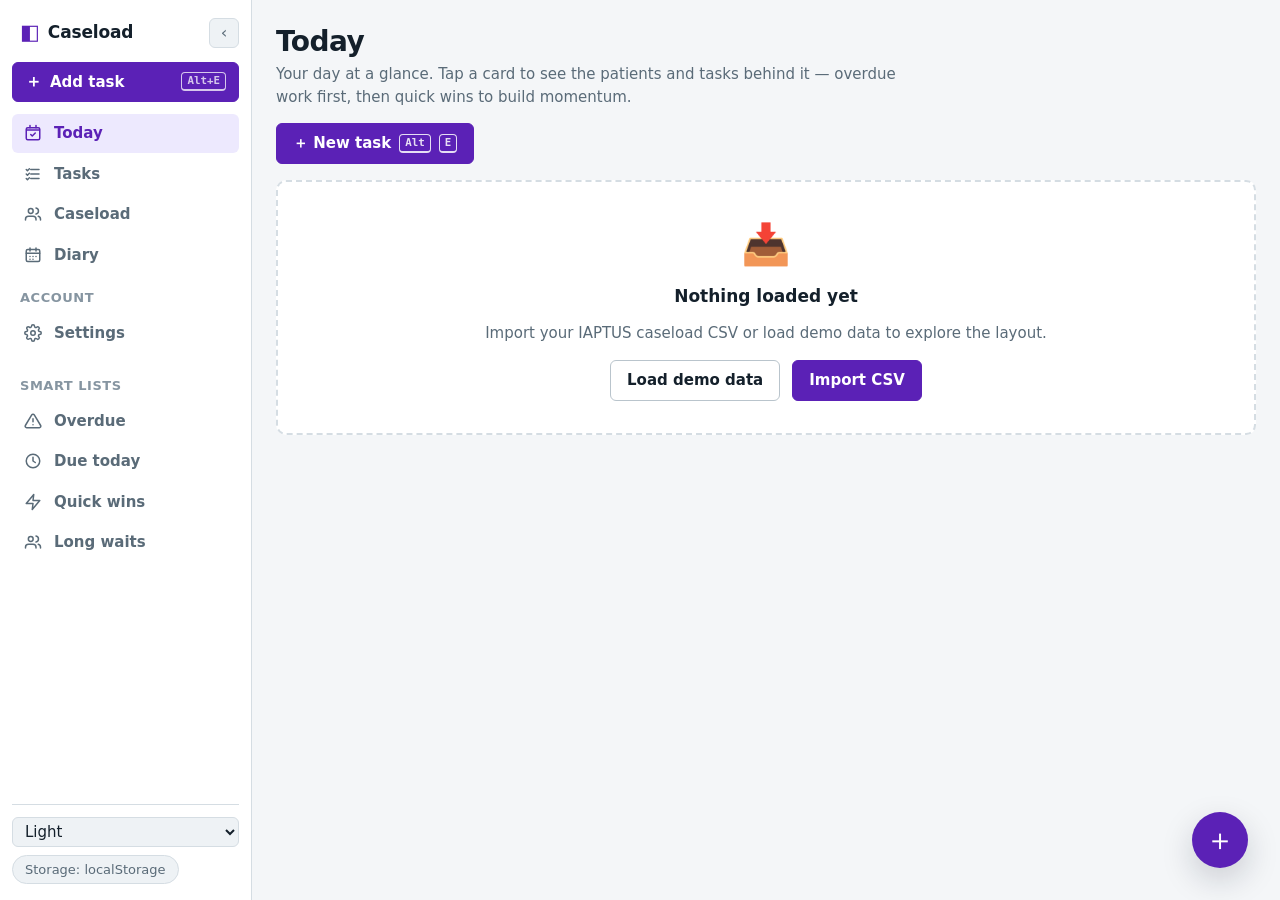
==== index.html @ b49cbd13 "Add files via upload Inital commits" ====
<!DOCTYPE html>
<html lang="en">
<head>
  <meta charset="UTF-8" />
  <meta name="viewport" content="width=device-width, initial-scale=1" />
  <title>Caseload Manager</title>
  <meta name="description" content="Offline, ADHD-friendly caseload, task and diary manager. Local data only." />
  <meta name="color-scheme" content="light dark" />
  <meta name="theme-color" content="#5b21b6" />

  <!-- PWA -->
  <link rel="manifest" href="manifest.webmanifest" />
  <link rel="icon" href="icon.svg" type="image/svg+xml" />
  <link rel="icon" href="icon-192.png" type="image/png" sizes="192x192" />
  <link rel="apple-touch-icon" href="apple-touch-icon.png" />
  <meta name="apple-mobile-web-app-capable" content="yes" />
  <meta name="apple-mobile-web-app-title" content="Caseload" />

  <link rel="stylesheet" href="styles.css" />
</head>
<body>
  <!-- Skip link for keyboard users -->
  <a class="skip-link" href="#view">Skip to main content</a>

  <div id="app" class="app">
    <!-- Sidebar primary navigation: routes, smart lists and global controls -->
    <aside class="sidebar" id="sidebar" aria-label="Primary navigation">
      <div class="sidebar__head">
        <a class="sidebar__brand" href="#/today" aria-label="Caseload home" title="Caseload">
          <span class="brand__mark" aria-hidden="true">◧</span>
          <span class="brand__name">Caseload</span>
        </a>
        <button class="sidebar__toggle" type="button" data-action="toggle-sidebar-collapse"
                aria-label="Collapse navigation" aria-expanded="true" aria-controls="sidebar"
                title="Collapse navigation">
          <span class="sidebar__toggle-icon" aria-hidden="true">‹</span>
        </button>
      </div>

      <button class="sidebar__add" data-action="new-task" title="Add task">
        <span class="sidebar__add-icon" aria-hidden="true">＋</span>
        <span>Add task</span>
        <kbd class="kbd">Alt+E</kbd>
      </button>

      <nav class="side-nav" id="nav" aria-label="Main views"></nav>

      <div id="side-lists"></div>

      <div class="sidebar__foot">
        <label class="side-field">
          <span class="visually-hidden">Theme</span>
          <select id="theme-select">
            <option value="light">Light</option>
            <option value="dark">Dark</option>
            <option value="contrast">High contrast</option>
          </select>
        </label>
        <div class="side-pills">
          <span class="pill" id="pwa-pill" title="This app keeps working offline once loaded" hidden>● Offline ready</span>
          <span class="pill" id="storage-pill" title="Where your data is stored">Storage: …</span>
        </div>
      </div>
    </aside>

    <div class="sidebar-backdrop" id="sidebar-backdrop" data-action="close-sidebar" hidden></div>

    <div class="content">
      <!-- Compact top bar: only shown on small screens where the sidebar is off-canvas -->
      <header class="topbar">
        <button class="topbar__menu" data-action="toggle-sidebar" aria-label="Toggle navigation"
                aria-expanded="false" aria-controls="sidebar">
          <span aria-hidden="true">☰</span>
        </button>
        <span class="topbar__title">Caseload Manager</span>
      </header>

      <!-- Router renders the active view here -->
      <main id="view" class="view" tabindex="-1"></main>
    </div>

    <!-- Floating quick-add task button (also Alt+E) -->
    <button class="fab" id="fab-new-task" data-action="new-task"
            aria-label="New task (Alt+E)" title="New task (Alt+E)">
      <span class="fab__icon" aria-hidden="true">＋</span>
    </button>

    <!-- Overlay roots -->
    <div id="modal-root" class="modal-root" hidden></div>
    <div id="toast-root" class="toast-root" role="status" aria-live="polite"></div>

    <!-- Patient details drawer -->
    <div id="drawer-root" class="drawer-root" aria-hidden="true">
      <div class="drawer-backdrop" data-action="close-drawer"></div>
      <aside class="drawer" role="dialog" aria-label="Patient details">
        <div id="drawer-content"></div>
      </aside>
    </div>
  </div>

  <!-- Hidden file input reused by import controls -->
  <input type="file" id="file-input" accept=".csv,.json,text/csv,application/json" hidden />

  <script src="app.js"></script>
</body>
</html>
---- styles.css ----
/* ==========================================================================
   Caseload Manager — styles.css
   ADHD-friendly: low clutter, high functional contrast, generous spacing.
   All theme values live in :root so contrast/tweaks stay centralised.
   ========================================================================== */

/* ---- Design tokens ------------------------------------------------ */
:root {
  /* Spacing scale (4px base) */
  --space-1: 4px;
  --space-2: 8px;
  --space-3: 12px;
  --space-4: 16px;
  --space-5: 24px;
  --space-6: 32px;

  /* Radii & elevation */
  --radius-sm: 6px;
  --radius: 10px;
  --radius-lg: 16px;
  --shadow-sm: 0 1px 2px rgba(15, 23, 42, 0.08);
  --shadow: 0 4px 14px rgba(15, 23, 42, 0.10);
  --shadow-lg: 0 12px 32px rgba(15, 23, 42, 0.18);

  /* Typography */
  --font: system-ui, -apple-system, "Segoe UI", Roboto, Helvetica, Arial, sans-serif;
  --font-mono: ui-monospace, SFMono-Regular, Menlo, Consolas, monospace;
  --fs-sm: 0.8125rem;
  --fs-base: 0.9375rem;
  --fs-lg: 1.0625rem;
  --fs-xl: 1.375rem;
  --fs-2xl: 1.75rem;

  /* Surfaces & text */
  --bg: #f4f6f8;
  --surface: #ffffff;
  --surface-2: #eef2f5;
  --surface-3: #e2e8ed;
  --border: #d5dde3;
  --border-strong: #b9c4cc;
  --text: #14202b;
  --text-muted: #5a6b78;
  --text-faint: #8695a1;

  /* Brand & semantic colours */
  --accent: #5b21b6;              /* Deep purple */
  --accent-hover: #4c1d95;
  --accent-contrast: #ffffff;
  --danger: #c0342b;
  --warning: #b4690e;
  --success: #2f7d32;
  --info: #2a5db0;

  /* Semantic tints (backgrounds for badges) */
  --danger-tint: #fdeceb;
  --warning-tint: #fdf3e2;
  --success-tint: #e9f5ea;
  --info-tint: #e9f0fb;
  --accent-tint: #ede9fe;

  --focus-ring: 3px solid #2f7dff;
  /* Checkmark drawn inside a checked square checkbox (colour per theme) */
  --checkbox-check: url("data:image/svg+xml,%3Csvg xmlns='http://www.w3.org/2000/svg' viewBox='0 0 16 16'%3E%3Cpath d='M3 8.5l3.2 3.2L13 4.8' fill='none' stroke='%23ffffff' stroke-width='2.6' stroke-linecap='round' stroke-linejoin='round'/%3E%3C/svg%3E");
}

[data-theme="dark"] {
  --bg: #0f151b;
  --surface: #182129;
  --surface-2: #1f2a34;
  --surface-3: #27333e;
  --border: #33424e;
  --border-strong: #45545f;
  --text: #eaf0f4;
  --text-muted: #9fb0bd;
  --text-faint: #71828f;

  --accent: #a78bfa;              /* Deep purple (dark) */
  --accent-hover: #c4b5fd;
  --accent-contrast: #1e1033;
  --danger: #f2796f;
  --warning: #e2a83e;
  --success: #6cc47a;
  --info: #79a8f0;

  --danger-tint: #3a201f;
  --warning-tint: #3a2f17;
  --success-tint: #1c3320;
  --info-tint: #1b2740;
  --accent-tint: #2e2349;

  --focus-ring: 3px solid #79a8f0;
  --checkbox-check: url("data:image/svg+xml,%3Csvg xmlns='http://www.w3.org/2000/svg' viewBox='0 0 16 16'%3E%3Cpath d='M3 8.5l3.2 3.2L13 4.8' fill='none' stroke='%231e1033' stroke-width='2.6' stroke-linecap='round' stroke-linejoin='round'/%3E%3C/svg%3E");
  --shadow-sm: 0 1px 2px rgba(0, 0, 0, 0.4);
  --shadow: 0 4px 14px rgba(0, 0, 0, 0.5);
  --shadow-lg: 0 12px 32px rgba(0, 0, 0, 0.6);
}

[data-theme="contrast"] {
  --bg: #000000;
  --surface: #000000;
  --surface-2: #101010;
  --surface-3: #1a1a1a;
  --border: #ffffff;
  --border-strong: #ffffff;
  --text: #ffffff;
  --text-muted: #e6e6e6;
  --text-faint: #c8c8c8;

  --accent: #ffe600;
  --accent-hover: #fff45c;
  --accent-contrast: #000000;
  --danger: #ff6b6b;
  --warning: #ffd93d;
  --success: #66ff8a;
  --info: #7fc4ff;

  --danger-tint: #2a0000;
  --warning-tint: #2a2000;
  --success-tint: #002a0e;
  --info-tint: #001a33;
  --accent-tint: #1f1c00;

  --focus-ring: 3px solid #ffe600;
  --checkbox-check: url("data:image/svg+xml,%3Csvg xmlns='http://www.w3.org/2000/svg' viewBox='0 0 16 16'%3E%3Cpath d='M3 8.5l3.2 3.2L13 4.8' fill='none' stroke='%23000000' stroke-width='2.6' stroke-linecap='round' stroke-linejoin='round'/%3E%3C/svg%3E");
  --shadow-sm: none;
  --shadow: none;
  --shadow-lg: none;
}

/* ---- Reset / base ------------------------------------------------- */
*, *::before, *::after { box-sizing: border-box; }

html, body { height: 100%; }

body {
  margin: 0;
  background: var(--bg);
  color: var(--text);
  font-family: var(--font);
  font-size: var(--fs-base);
  line-height: 1.5;
  -webkit-font-smoothing: antialiased;
}

h1, h2, h3 { line-height: 1.25; margin: 0; }

a { color: var(--accent); }

button, input, select, textarea { font: inherit; color: inherit; }

input[readonly] { background: var(--surface-2); color: var(--text-muted); cursor: not-allowed; }

:focus-visible { outline: var(--focus-ring); outline-offset: 2px; }

.visually-hidden {
  position: absolute; width: 1px; height: 1px;
  padding: 0; margin: -1px; overflow: hidden;
  clip: rect(0 0 0 0); white-space: nowrap; border: 0;
}

.skip-link {
  position: absolute; left: var(--space-3); top: -48px;
  background: var(--accent); color: var(--accent-contrast);
  padding: var(--space-2) var(--space-4); border-radius: var(--radius-sm);
  z-index: 100; text-decoration: none; transition: top .15s ease;
}
.skip-link:focus { top: var(--space-3); }

/* ---- App shell ---------------------------------------------------- */
:root { --sidebar-w: 252px; }

.app {
  display: grid;
  grid-template-columns: var(--sidebar-w) minmax(0, 1fr);
  min-height: 100vh;
}

/* Sidebar (desktop) */
.sidebar {
  position: sticky; top: 0; align-self: start;
  height: 100vh; overflow-y: auto;
  display: flex; flex-direction: column; gap: var(--space-3);
  padding: var(--space-4) var(--space-3);
  background: var(--surface);
  border-right: 1px solid var(--border);
}

.sidebar__brand {
  display: flex; align-items: center; gap: var(--space-2);
  font-weight: 700; text-decoration: none; color: var(--text);
  padding: var(--space-1) var(--space-2);
}
.brand__mark { color: var(--accent); font-size: 1.4em; line-height: 1; }
.brand__name { font-size: var(--fs-lg); letter-spacing: -0.01em; }

.sidebar__head { display: flex; align-items: center; gap: var(--space-1); }
.sidebar__head .sidebar__brand { flex: 1; min-width: 0; }
.sidebar__toggle {
  flex: none; display: grid; place-items: center; width: 30px; height: 30px;
  appearance: none; cursor: pointer; font-size: 1.1em; line-height: 1;
  border: 1px solid var(--border); background: var(--surface-2); color: var(--text-muted);
  border-radius: var(--radius-sm);
}
.sidebar__toggle:hover { background: var(--surface-3); color: var(--text); }

.sidebar__add {
  display: flex; align-items: center; gap: var(--space-2);
  appearance: none; cursor: pointer;
  border: 1px solid var(--accent); background: var(--accent); color: var(--accent-contrast);
  border-radius: var(--radius-sm); padding: var(--space-2) var(--space-3);
  font-weight: 700; width: 100%; text-align: left;
}
.sidebar__add:hover { background: var(--accent-hover); border-color: var(--accent-hover); }
.sidebar__add-icon { font-size: 1.1em; line-height: 1; }
.sidebar__add .kbd { margin-left: auto; background: transparent; color: inherit; border-color: currentColor; opacity: .75; }

/* Sidebar nav + smart lists */
.side-nav, #side-lists { display: flex; flex-direction: column; gap: 2px; }
.side-group__title {
  font-size: var(--fs-sm); font-weight: 700; color: var(--text-faint);
  text-transform: uppercase; letter-spacing: 0.04em;
  padding: var(--space-3) var(--space-2) var(--space-1);
}
.side-link {
  display: flex; align-items: center; gap: var(--space-3);
  appearance: none; border: 0; background: transparent; color: var(--text-muted);
  font: inherit; font-weight: 600; text-align: left; cursor: pointer;
  padding: var(--space-2) var(--space-3); border-radius: var(--radius-sm);
  text-decoration: none; width: 100%;
}
.side-link:hover { background: var(--surface-2); color: var(--text); }
.side-link[aria-current="page"], .side-link--on { background: var(--accent-tint); color: var(--accent); }
.side-link__icon { flex: none; width: 18px; height: 18px; display: grid; place-items: center; }
.side-link__icon svg { width: 18px; height: 18px; display: block; }
.side-link__label { overflow: hidden; text-overflow: ellipsis; white-space: nowrap; }
.side-link__count {
  margin-left: auto; font-size: var(--fs-sm); font-weight: 700;
  color: var(--text-faint); background: var(--surface-2); border-radius: 999px;
  padding: 0 var(--space-2); min-width: 1.5em; text-align: center;
}
.side-link--on .side-link__count { background: var(--accent); color: var(--accent-contrast); }

.sidebar__foot {
  margin-top: auto; display: flex; flex-direction: column; gap: var(--space-2);
  padding-top: var(--space-3); border-top: 1px solid var(--border);
}
.side-field select {
  width: 100%; background: var(--surface-2); color: var(--text);
  border: 1px solid var(--border); border-radius: var(--radius-sm);
  padding: var(--space-1) var(--space-2);
}
.side-pills { display: flex; flex-wrap: wrap; gap: var(--space-1); }

.pill {
  font-size: var(--fs-sm); color: var(--text-muted);
  background: var(--surface-2); border: 1px solid var(--border);
  padding: var(--space-1) var(--space-3); border-radius: 999px;
  white-space: nowrap;
}

/* Offline-ready indicator + inline warnings (Phase 6) */
#pwa-pill { color: var(--success); }
.is-offline #pwa-pill { color: var(--warning); }
.hint--warning { color: var(--warning); font-weight: 600; }

/* Content column */
.content { display: flex; flex-direction: column; min-width: 0; }

.topbar {
  display: none; position: sticky; top: 0; z-index: 30;
  align-items: center; gap: var(--space-3);
  padding: var(--space-2) var(--space-4);
  background: var(--surface); border-bottom: 1px solid var(--border);
}
.topbar__menu {
  appearance: none; border: 1px solid var(--border); background: var(--surface-2);
  color: var(--text); border-radius: var(--radius-sm); cursor: pointer;
  width: 40px; height: 40px; font-size: 1.1rem; display: grid; place-items: center;
}
.topbar__title { font-weight: 700; }

/* ---- Main view ---------------------------------------------------- */
.view {
  flex: 1; width: 100%; max-width: 1200px;
  margin-inline: auto; padding: var(--space-5);
}
.view:focus { outline: none; }


.view__head { margin-bottom: var(--space-4); }
.view__title { font-size: var(--fs-2xl); letter-spacing: -0.02em; }
.view__subtitle { color: var(--text-muted); margin-top: var(--space-1); max-width: 65ch; }

/* ---- Cards / panels ---------------------------------------------- */
.panel {
  background: var(--surface); border: 1px solid var(--border);
  border-radius: var(--radius); padding: var(--space-4);
  box-shadow: var(--shadow-sm);
}
.panel + .panel { margin-top: var(--space-3); }
.panel__title { font-size: var(--fs-lg); margin-bottom: var(--space-2); }

.card-grid {
  display: grid; gap: var(--space-3);
  grid-template-columns: repeat(auto-fill, minmax(220px, 1fr));
}

.stat-grid {
  display: grid; grid-template-columns: repeat(auto-fit, minmax(64px, 1fr));
  gap: var(--space-2); margin-bottom: var(--space-3);
}
.stat {
  background: var(--surface); border: 1px solid var(--border);
  border-left: 4px solid var(--accent);
  border-radius: var(--radius); padding: var(--space-2);
  box-shadow: var(--shadow-sm);
  aspect-ratio: 1/1; display: flex; flex-direction: column;
  align-items: center; justify-content: center; text-align: center;
}
.stat--danger { border-left-color: var(--danger); }
.stat--warning { border-left-color: var(--warning); }
.stat--success { border-left-color: var(--success); }
.stat__value { font-size: var(--fs-lg); font-weight: 700; line-height: 1.1; }
.stat__label { color: var(--text-muted); font-size: var(--fs-sm); margin-top: var(--space-1); }

/* Compact, tappable stat pills (Today view) */
.stat-grid--compact {
  display: flex; flex-wrap: wrap; gap: var(--space-2);
  margin-bottom: var(--space-3);
}
.stat--compact {
  aspect-ratio: auto; flex-direction: row; align-items: center;
  gap: var(--space-2); padding: var(--space-1) var(--space-3);
  width: auto; min-width: 0;
  font: inherit; color: var(--text); text-align: left;
}
button.stat--compact { cursor: pointer; }
.stat--compact .stat__value { font-size: var(--fs-lg); }
.stat--compact .stat__label { margin-top: 0; }
.stat--compact:hover { border-color: var(--border-strong); }
.stat--on { box-shadow: 0 0 0 2px var(--accent); border-color: var(--accent); }

.panel__subhead {
  font-size: var(--fs-sm); font-weight: 700; color: var(--text-muted);
  text-transform: uppercase; letter-spacing: 0.04em;
  margin: var(--space-3) 0 var(--space-2);
}
.panel__subhead:first-child { margin-top: 0; }

/* ---- Buttons ------------------------------------------------------ */
.btn {
  appearance: none; cursor: pointer;
  border: 1px solid var(--border-strong); background: var(--surface);
  color: var(--text); padding: var(--space-2) var(--space-4);
  border-radius: var(--radius-sm); font-weight: 600;
  display: inline-flex; align-items: center; gap: var(--space-2);
  transition: background .12s ease, border-color .12s ease;
}
.btn:hover { background: var(--surface-2); }
.btn--primary {
  background: var(--accent); border-color: var(--accent);
  color: var(--accent-contrast);
}
.btn--primary:hover { background: var(--accent-hover); border-color: var(--accent-hover); }
.btn--danger { color: var(--danger); border-color: var(--danger); background: transparent; }
.btn--danger:hover { background: var(--danger-tint); }
.btn--ghost { border-color: transparent; background: transparent; color: var(--text-muted); }
.btn--ghost:hover { background: var(--surface-2); color: var(--text); }
.btn[disabled] { opacity: .5; cursor: not-allowed; }

.btn-row { display: flex; gap: var(--space-3); flex-wrap: wrap; align-items: center; }

/* Keyboard hint chip */
.kbd {
  font-family: var(--font-mono); font-size: 0.72em; font-weight: 600;
  border: 1px solid var(--border-strong); border-bottom-width: 2px;
  border-radius: 4px; padding: 0 5px; background: var(--surface-2);
  color: var(--text-muted); white-space: nowrap;
}
.btn--primary .kbd { background: transparent; color: inherit; border-color: currentColor; opacity: 0.85; }

/* Floating quick-add task button */
.fab {
  position: fixed; z-index: 30;
  right: clamp(var(--space-4), 4vw, var(--space-6));
  bottom: clamp(var(--space-4), 4vw, var(--space-6));
  width: 56px; height: 56px; border-radius: 50%;
  border: none; cursor: pointer;
  background: var(--accent); color: var(--accent-contrast);
  display: grid; place-items: center;
  box-shadow: var(--shadow-lg);
  transition: transform .12s ease, background .12s ease;
}
.fab:hover { background: var(--accent-hover); transform: translateY(-2px); }
.fab:active { transform: translateY(0); }
.fab__icon { font-size: 1.9rem; line-height: 1; }

/* ---- Empty states ------------------------------------------------- */
.empty {
  text-align: center; padding: var(--space-6) var(--space-4);
  border: 2px dashed var(--border); border-radius: var(--radius);
  background: var(--surface); color: var(--text-muted);
}
.empty__icon { font-size: 2.5rem; }
.empty__title { color: var(--text); font-size: var(--fs-lg); margin: var(--space-3) 0 var(--space-2); }
.empty .btn-row { justify-content: center; margin-top: var(--space-4); }

/* ---- Toasts ------------------------------------------------------- */
.toast-root {
  position: fixed; right: var(--space-5); bottom: calc(var(--space-5) + 72px);
  display: flex; flex-direction: column; gap: var(--space-2);
  z-index: 60; max-width: min(360px, 90vw);
}
.toast {
  background: var(--surface); border: 1px solid var(--border);
  border-left: 4px solid var(--accent);
  padding: var(--space-3) var(--space-4); border-radius: var(--radius-sm);
  box-shadow: var(--shadow-lg); animation: toast-in .18s ease;
}
.toast--error { border-left-color: var(--danger); }
.toast--success { border-left-color: var(--success); }
@keyframes toast-in { from { opacity: 0; transform: translateY(6px); } }

/* ---- Modal -------------------------------------------------------- */
/* IMPORTANT: `hidden` must win over `display: grid` or the empty modal
   backdrop would permanently block the whole page. */
.modal-root[hidden] { display: none !important; }
.modal-root {
  position: fixed; inset: 0; z-index: 50;
  display: grid; place-items: center; padding: var(--space-5);
  background: rgba(15, 23, 42, 0.5);
}
.modal {
  background: var(--surface); border: 1px solid var(--border);
  border-radius: var(--radius-lg); box-shadow: var(--shadow-lg);
  width: min(640px, 100%); max-height: 86vh; overflow: auto;
  padding: var(--space-5);
}
.modal__head { display: flex; justify-content: space-between; align-items: center; margin-bottom: var(--space-4); }
.modal__title { font-size: var(--fs-xl); }
.modal__hint { color: var(--text-muted); font-size: var(--fs-sm); margin: 0 0 var(--space-4); }

/* ---- Task list / rows -------------------------------------------- */
.task-list { list-style: none; margin: 0; padding: 0; display: flex; flex-direction: column; gap: var(--space-1); }

.task-row {
  display: flex; align-items: center; gap: var(--space-2);
  padding: var(--space-1) var(--space-3);
  border-radius: var(--radius-sm); border: 1px solid transparent;
}
.task-row:hover { background: var(--surface-2); }
.task-row--overdue {
  background: var(--danger-tint);
  border-color: var(--danger);
}
.task-row--overdue .task-row__meta { color: var(--danger); font-weight: 600; }

.task-row__check {
  flex: none; width: 21px; height: 21px; border-radius: 3px;
  border: 2px solid var(--border-strong); background: transparent;
  color: var(--text-muted); cursor: pointer; font-size: 0.78rem;
  line-height: 1; display: grid; place-items: center;
}
.task-row__check:hover { border-color: var(--accent); color: var(--accent); }

/* Patient name always sits above the task title */
.task-row__patient {
  font-size: var(--fs-sm); font-weight: 700; color: var(--text);
  overflow: hidden; text-overflow: ellipsis; white-space: nowrap;
}
.task-row__title { font-weight: 600; }
.task-row__meta { margin-left: auto; color: var(--text-muted); font-size: var(--fs-sm); white-space: nowrap; }

/* Colour tag swatch used for patients */
.tag {
  flex: none; width: 12px; height: 12px; border-radius: 50%;
  background: var(--tag, var(--accent));
  box-shadow: 0 0 0 2px var(--surface);
}

/* ---- Data table --------------------------------------------------- */
.data-table { width: 100%; border-collapse: collapse; font-size: var(--fs-base); }
.data-table th, .data-table td {
  text-align: left; padding: var(--space-2) var(--space-3);
  border-bottom: 1px solid var(--border);
}
.data-table th {
  color: var(--text-muted); font-size: var(--fs-sm);
  text-transform: uppercase; letter-spacing: 0.03em;
}
.data-table tbody tr:hover { background: var(--surface-2); }
.mono { font-family: var(--font-mono); font-size: var(--fs-sm); }

/* ---- CSV import modal -------------------------------------------- */
.dropzone {
  border: 2px dashed var(--border-strong); border-radius: var(--radius);
  background: var(--surface-2); text-align: center;
  padding: var(--space-5); cursor: pointer; transition: border-color .12s ease, background .12s ease;
}
.dropzone:hover, .dropzone--over { border-color: var(--accent); background: var(--success-tint); }
.dropzone__icon { font-size: 2.2rem; }
.dropzone h3 { margin-bottom: var(--space-2); }
.dropzone__hint { color: var(--text-muted); font-size: var(--fs-sm); margin: 0; }

.import-meta {
  margin-top: var(--space-4); padding: var(--space-2) var(--space-3);
  background: var(--surface-2); border-radius: var(--radius-sm);
  color: var(--text-muted); font-size: var(--fs-sm);
}

.mapping { display: flex; flex-direction: column; gap: var(--space-2); }
.mapping__row {
  display: flex; align-items: center; justify-content: space-between;
  gap: var(--space-4); padding: var(--space-2) 0;
  border-bottom: 1px dashed var(--border);
}
.mapping__row:last-child { border-bottom: none; }
.mapping__row span { font-weight: 600; }
.mapping__row select {
  min-width: 55%; background: var(--surface-2); color: var(--text);
  border: 1px solid var(--border); border-radius: var(--radius-sm);
  padding: var(--space-1) var(--space-2);
}

.table-scroll { overflow-x: auto; max-height: 240px; overflow-y: auto; }
.table-scroll .data-table th, .table-scroll .data-table td { white-space: nowrap; }

/* ---- Tasks spreadsheet -------------------------------------------- */
.table-wrap { overflow-x: auto; }
.task-table { min-width: 760px; }
.task-table .col-check { width: 2.2rem; text-align: center; }
.task-table th, .task-table td { white-space: nowrap; }
.task-table .col-task { min-width: 260px; white-space: normal; }
.task-table .col-actions { text-align: right; white-space: nowrap; }
.data-table th.num { text-align: right; }
.task-line__title { font-weight: 600; }
.task-line--overdue { background: var(--danger-tint); }
.task-line--overdue td { border-bottom-color: color-mix(in srgb, var(--danger) 35%, var(--border)); }
.task-line--overdue .col-due { font-weight: 700; }
.task-line__pin { font-size: .85em; }
.muted { color: var(--text-faint); }
.prio {
  display: inline-flex; align-items: center; gap: .4em; white-space: nowrap;
  text-transform: capitalize; font-size: var(--fs-sm); color: var(--text-muted);
}
.prio__dot { width: 8px; height: 8px; border-radius: 50%; background: currentColor; }
.prio--high { color: var(--danger); font-weight: 700; }
.prio--low { color: var(--text-faint); }
.group-name { font-weight: 700; color: var(--text); }
.group-sub { margin-left: var(--space-2); font-weight: 500; color: var(--text-faint); font-size: var(--fs-sm); }
.table-empty { text-align: center; color: var(--text-muted); padding: var(--space-5); }

/* ---- Caseload controls -------------------------------------------- */
.caseload-controls {
  display: flex; align-items: center; gap: var(--space-2); flex-wrap: wrap;
  margin: var(--space-3) 0;
}

.seg { display: inline-flex; border: 1px solid var(--border); border-radius: 999px; overflow: hidden; }
.seg__btn {
  appearance: none; border: 0; background: var(--surface); color: var(--text-muted);
  padding: var(--space-1) var(--space-4); font-weight: 600; cursor: pointer;
}
.seg__btn:hover { background: var(--surface-2); color: var(--text); }
.seg__btn--on { background: var(--accent); color: var(--accent-contrast); }

.pathway-tabs { display: flex; gap: var(--space-1); flex-wrap: wrap; overflow-x: auto; max-width: 100%; }
.path-tab {
  appearance: none; border: 1px solid transparent; background: var(--surface);
  color: var(--text-muted); padding: var(--space-1) var(--space-3);
  border-radius: 999px; font-weight: 600; cursor: pointer; white-space: nowrap;
}
.path-tab:hover { border-color: var(--border-strong); color: var(--text); }
.path-tab--on { background: var(--accent); color: var(--accent-contrast); }

.search {
  padding: var(--space-1) var(--space-3); border-radius: 999px;
  border: 1px solid var(--border); background: var(--surface); color: var(--text);
  min-width: 200px;
}
.search::placeholder { color: var(--text-faint); }

.group-label { display: inline-flex; align-items: center; gap: var(--space-2); color: var(--text-muted); font-size: var(--fs-sm); font-weight: 600; }
.group-label select {
  background: var(--surface); color: var(--text); border: 1px solid var(--border);
  border-radius: var(--radius-sm); padding: var(--space-1) var(--space-2);
}

/* ---- Sortable table ----------------------------------------------- */
.th-sort {
  appearance: none; border: 0; background: transparent; color: inherit;
  font: inherit; font-size: var(--fs-sm); font-weight: 700; cursor: pointer;
  text-transform: uppercase; letter-spacing: 0.03em; padding: 0; white-space: nowrap;
}
.th-sort:hover, .th-sort--on { color: var(--accent); }

.link-btn {
  appearance: none; border: 0; background: transparent; color: var(--accent);
  font: inherit; font-weight: 600; cursor: pointer; padding: 0; text-align: left;
}
.link-btn:hover { text-decoration: underline; }

.btn--icon {
  appearance: none; cursor: pointer; border: 0; background: transparent;
  color: var(--text-muted); font-size: 1.1rem; line-height: 1; padding: var(--space-1);
  border-radius: var(--radius-sm);
  display: inline-flex; align-items: center; justify-content: center;
}
.btn--icon:hover { background: var(--surface-3); color: var(--text); }
.btn--icon .icon { width: 16px; height: 16px; }

/* Generic inline SVG icon (Phase C) */
.icon { width: 16px; height: 16px; display: block; }

.wait-badge { font-weight: 700; }
.wait-badge--danger { color: var(--danger); }

/* Colour-coded rows: the patient's chosen colour fills the whole row */
.data-table tbody tr.caseload-row--tagged {
  background: var(--surface-2);
  background: color-mix(in srgb, var(--row-accent) 10%, var(--surface));
  box-shadow: inset 4px 0 0 var(--row-accent);
}
.data-table tbody tr.caseload-row--tagged:hover {
  background: color-mix(in srgb, var(--row-accent) 18%, var(--surface));
}
.caseload-row--tagged td { border-bottom-color: color-mix(in srgb, var(--row-accent) 40%, var(--border)); }

.group-row td { background: var(--surface-2); font-weight: 700; color: var(--text-muted); }
.group-count {
  display: inline-block; min-width: 1.5em; text-align: center;
  background: var(--accent); color: var(--accent-contrast);
  border-radius: 999px; font-size: var(--fs-sm); padding: 0 var(--space-2); margin-left: var(--space-2);
}

.row-actions { position: relative; text-align: right; white-space: nowrap; }

/* ---- Collapsible per-patient task list (Caseload) ----------------- */
.row-tasks { vertical-align: top; }
.caseload-row td { vertical-align: top; }
.ptasks { display: flex; flex-direction: column; gap: var(--space-1); }
.ptasks__toggle {
  display: inline-flex; align-items: center; gap: var(--space-2);
  appearance: none; border: 0; background: transparent; color: var(--text-muted);
  font: inherit; font-size: var(--fs-sm); font-weight: 700; cursor: pointer;
  padding: 2px var(--space-2); border-radius: var(--radius-sm); align-self: flex-start;
}
.ptasks__toggle:hover { color: var(--text); background: var(--surface-2); }
.ptasks__caret { font-size: 0.85em; min-width: 1ch; text-align: center; }
.ptasks__list { display: flex; flex-direction: column; gap: var(--space-1); min-width: 220px; }
.ptasks__list .task-list { gap: 2px; }
.ptasks__list .task-row { padding: var(--space-1) var(--space-2); }
.ptasks__list .task-row__check { width: 22px; height: 22px; }
.ptasks__add {
  appearance: none; border: 1px dashed var(--border-strong); background: transparent;
  color: var(--text-muted); font: inherit; font-size: var(--fs-sm); font-weight: 600;
  cursor: pointer; border-radius: var(--radius-sm); padding: var(--space-1) var(--space-2);
  align-self: flex-start;
}
.ptasks__add:hover { color: var(--accent); border-color: var(--accent); }
.patient-card .ptasks { margin-top: var(--space-1); }

/* Context menu */
.row-menu {
  position: absolute; right: 0; top: calc(100% + 4px); z-index: 40;
  min-width: 220px; background: var(--surface); border: 1px solid var(--border);
  border-radius: var(--radius); box-shadow: var(--shadow-lg); padding: var(--space-2);
}
.row-menu__label {
  font-size: var(--fs-sm); font-weight: 700; color: var(--text-faint);
  text-transform: uppercase; letter-spacing: 0.04em; padding: var(--space-2) var(--space-2) var(--space-1);
}
.row-menu__item {
  display: block; width: 100%; text-align: left;
  appearance: none; border: 0; background: transparent; color: var(--text);
  font: inherit; padding: var(--space-2); border-radius: var(--radius-sm); cursor: pointer;
}
.row-menu__item:hover { background: var(--surface-2); }
.row-menu__item--danger { color: var(--danger); }
.row-menu__item--danger:hover { background: var(--danger-tint); }

.swatches { display: flex; gap: var(--space-1); padding: 0 var(--space-2) var(--space-2); flex-wrap: wrap; align-items: center; }
.swatch {
  width: 22px; height: 22px; border-radius: 50%; border: 2px solid var(--surface);
  box-shadow: 0 0 0 1px var(--border-strong); cursor: pointer; padding: 0;
}
.swatch--on { box-shadow: 0 0 0 2px var(--accent), 0 0 0 1px var(--border-strong); }
.swatch--custom { display: grid; place-items: center; }
.swatch--custom input {
  width: 100%; height: 100%; border: 0; padding: 0; background: transparent; cursor: pointer;
}

/* ---- Patient cards ------------------------------------------------ */
.patient-grid { display: grid; gap: var(--space-3); grid-template-columns: repeat(auto-fill, minmax(240px, 1fr)); }

.patient-card {
  position: relative; background: var(--surface); border: 1px solid var(--border);
  border-radius: var(--radius); padding: var(--space-4); box-shadow: var(--shadow-sm);
  display: flex; flex-direction: column; gap: var(--space-2);
}
/* Colour-coded card: the chosen colour tints the whole card */
.patient-card--tagged {
  background: var(--surface);
  background: color-mix(in srgb, var(--tag) 10%, var(--surface));
  border-left: 5px solid var(--tag);
}
.patient-card--breach { border-color: var(--danger); box-shadow: 0 0 0 2px var(--danger-tint) inset, var(--shadow); }
.patient-card--overdue { border-top: 4px solid var(--danger); }

.patient-card__top { display: flex; align-items: center; gap: var(--space-2); }
.patient-card__id { color: var(--text-faint); font-size: var(--fs-sm); margin-right: auto; overflow: hidden; text-overflow: ellipsis; }
.patient-card__name {
  appearance: none; border: 0; background: transparent; color: var(--text);
  font: inherit; font-size: var(--fs-lg); font-weight: 700; text-align: left; cursor: pointer; padding: 0;
}
.patient-card__name:hover { color: var(--accent); }

.patient-card__chips { display: flex; flex-wrap: wrap; gap: var(--space-1); }
.chip {
  font-size: var(--fs-sm); font-weight: 600; color: var(--text-muted);
  background: var(--surface-2); border: 1px solid var(--border);
  padding: 2px var(--space-2); border-radius: 999px;
}
.chip--danger { color: var(--danger); background: var(--danger-tint); border-color: var(--danger); }
.chip--accent { color: var(--accent-contrast); background: var(--accent); border-color: var(--accent); }

/* ---- Drawer ------------------------------------------------------- */
.drawer-root { position: fixed; inset: 0; z-index: 45; visibility: hidden; }
.drawer-root.open { visibility: visible; }
.drawer-backdrop { position: absolute; inset: 0; background: rgba(15, 23, 42, 0.4); }
.drawer {
  position: absolute; top: 0; right: 0; height: 100%;
  width: min(440px, 94vw); background: var(--surface);
  border-left: 1px solid var(--border); box-shadow: var(--shadow-lg);
  overflow-y: auto; transform: translateX(102%); transition: transform .18s ease;
}
.drawer-root.open .drawer { transform: none; }

.drawer__head { padding: var(--space-5) var(--space-5) var(--space-4); background: var(--surface-2); border-bottom: 1px solid var(--border); }
.drawer__head--tagged {
  background: var(--surface-2);
  background: color-mix(in srgb, var(--tag) 10%, var(--surface-2));
  border-left: 5px solid var(--tag);
}
.drawer__head-row { display: flex; align-items: center; gap: var(--space-3); }
.drawer__title { font-size: var(--fs-xl); margin-right: auto; }
.drawer__section { padding: var(--space-4) var(--space-5); border-bottom: 1px solid var(--border); }
.drawer__section-head { display: flex; align-items: center; justify-content: space-between; gap: var(--space-3); margin-bottom: var(--space-3); }
.drawer__section-head .panel__title { margin-bottom: 0; }

.notes-input {
  width: 100%; resize: vertical; background: var(--surface); color: var(--text);
  border: 1px solid var(--border); border-radius: var(--radius-sm); padding: var(--space-2) var(--space-3);
}

.task-row--done .task-row__title { opacity: 0.55; }
.task-row__title--strike { text-decoration: line-through; }

/* ---- Quick task form ---------------------------------------------- */
.task-form { display: flex; flex-direction: column; gap: var(--space-4); }
.task-form label { display: flex; flex-direction: column; gap: var(--space-1); font-weight: 600; }
.task-form input, .task-form select {
  background: var(--surface); color: var(--text); border: 1px solid var(--border);
  border-radius: var(--radius-sm); padding: var(--space-2) var(--space-3); font-weight: 400;
}
.task-form__grid { display: grid; grid-template-columns: repeat(auto-fit, minmax(150px, 1fr)); gap: var(--space-3); }

/* ---- Settings rows ------------------------------------------------ */
.field-row {
  display: flex; justify-content: space-between; align-items: center;
  gap: var(--space-4); padding: var(--space-3) 0;
  border-bottom: 1px solid var(--border);
}
.field-row:last-child { border-bottom: none; }
.field-row__label { font-weight: 600; }
.field-row__hint { color: var(--text-muted); font-size: var(--fs-sm); }

/* ---- Phase 4: tasks, scoring & Today ----------------------------- */
/* Rich task item: main column + score chip + action buttons */
.task-row__main { flex: 1; min-width: 0; display: flex; flex-direction: column; gap: 1px; }
.task-row__main .task-row__meta { margin-left: 0; white-space: normal; }
/* Compact top line: patient on the left, supporting details pushed right. */
.task-row__top { display: flex; align-items: baseline; gap: var(--space-2); min-width: 0; }
.task-row__top .task-row__patient { flex: none; }
.task-row__top .task-row__meta { margin-left: auto; white-space: nowrap; overflow: hidden; text-overflow: ellipsis; }
.task-row__patient, .task-row__title, .task-row__meta { line-height: 1.25; }
.task-row__score {
  flex: none; font-weight: 700; font-size: var(--fs-sm);
  background: var(--surface-3); color: var(--text);
  border-radius: 999px; padding: 2px var(--space-2);
  min-width: 2.4em; text-align: center; font-variant-numeric: tabular-nums;
}
.task-row__actions { flex: none; display: flex; gap: var(--space-1); }
.due-overdue { color: var(--danger); font-weight: 700; }

/* Toned section panels */
.panel--danger  { border-left: 4px solid var(--danger); }
.panel--warning { border-left: 4px solid var(--warning); }
.panel--success { border-left: 4px solid var(--success); }
.panel--accent  { border-left: 4px solid var(--accent); }

/* Today's-plan time budget bar */
.plan-bar {
  height: 10px; border-radius: 999px; background: var(--surface-3);
  overflow: hidden; margin-bottom: var(--space-2);
}
.plan-bar__fill {
  height: 100%; background: var(--accent); border-radius: 999px;
  transition: width .2s ease;
}

/* Priority column in the caseload table */
.data-table td.num { text-align: right; font-variant-numeric: tabular-nums; }

/* Settings: scoring weights and numeric inputs */
.weight-field { display: flex; flex-direction: column; gap: var(--space-1); font-weight: 600; font-size: var(--fs-sm); }
.weight-field input,
.input--num,
.field-row input[type="time"] {
  background: var(--surface); color: var(--text); border: 1px solid var(--border);
  border-radius: var(--radius-sm); padding: var(--space-2) var(--space-3); font-weight: 400;
}
.input--num { max-width: 6.5rem; }

/* "Add to today's plan" checkbox row inside the task form */
.task-form__check { flex-direction: row !important; align-items: center; gap: var(--space-2); }
.task-form__check input { width: auto; }

/* Square checkboxes everywhere — no rounded corners, single look across themes.
   Uses appearance:none so plain inputs match the square task-row check control. */
input[type="checkbox"] {
  appearance: none; -webkit-appearance: none;
  box-sizing: border-box; flex: none;
  width: 1rem; height: 1rem; margin: 0; padding: 0;
  border: 2px solid var(--border-strong); border-radius: 3px;
  background-color: var(--surface); cursor: pointer;
}
input[type="checkbox"]:hover { border-color: var(--accent); }
input[type="checkbox"]:checked {
  background-color: var(--accent); border-color: var(--accent);
  background-image: var(--checkbox-check);
  background-repeat: no-repeat; background-position: center; background-size: 78%;
}
input[type="checkbox"]:disabled { opacity: 0.5; cursor: not-allowed; }

/* Completion confetti burst */
.confetti { position: fixed; inset: 0; pointer-events: none; z-index: 60; overflow: hidden; }
.confetti span {
  position: absolute; top: -1.8rem; font-size: 1.5rem;
  animation: confetti-fall 1.3s ease-in forwards;
}
@keyframes confetti-fall {
  to { transform: translateY(106vh) rotate(220deg); opacity: 0; }
}

/* ---- Phase 5: diary timeline & hours ----------------------------- */
.diary-toolbar { display: flex; align-items: center; gap: var(--space-2); flex-wrap: wrap; margin-bottom: var(--space-4); }
.diary-toolbar .spacer { flex: 1; }
.diary-date {
  background: var(--surface); color: var(--text); border: 1px solid var(--border);
  border-radius: var(--radius-sm); padding: var(--space-2) var(--space-3); font: inherit; font-weight: 600;
}

.hours-bar { display: flex; height: 12px; border-radius: 999px; overflow: hidden; background: var(--surface-3); margin-bottom: var(--space-4); }
.hours-bar__seg { height: 100%; }
.hours-bar__seg--clinical { background: var(--accent); }
.hours-bar__seg--admin { background: var(--warning); }
.hours-bar__seg--non-clinical { background: var(--success); }

.diary-layout { display: grid; grid-template-columns: minmax(0, 1fr) 280px; gap: var(--space-4); align-items: start; }
.diary-side { display: flex; flex-direction: column; gap: var(--space-4); }
.stat-list { list-style: none; margin: var(--space-3) 0 0; padding: 0; display: flex; flex-direction: column; gap: var(--space-2); }
.stat-list__row { display: flex; justify-content: space-between; align-items: center; gap: var(--space-2); }
.stat-list__label { display: inline-flex; align-items: center; }
.stat-list__value { font-variant-numeric: tabular-nums; }
.stat-list__row--total { border-top: 1px solid var(--border); padding-top: var(--space-2); }

.diary-grid { display: grid; grid-template-columns: 56px 1fr; }
.diary-hours { position: relative; }
.diary-hour {
  position: absolute; right: var(--space-2); transform: translateY(-50%);
  font-size: var(--fs-sm); color: var(--text-muted); white-space: nowrap;
}
.diary-track { position: relative; border-left: 1px solid var(--border); }
.diary-slot {
  position: absolute; left: 0; right: 0; height: 24px;
  border: 0; border-bottom: 1px solid var(--border); background: transparent;
  padding: 0; cursor: pointer;
}
.diary-slot:hover { background: var(--surface-2); }
.diary-slot--active { background: var(--accent-tint); }

.diary-event {
  position: absolute; left: var(--space-2); right: var(--space-1); z-index: 2;
  display: flex; flex-direction: column; justify-content: center; gap: 1px;
  text-align: left; font: inherit; cursor: pointer; overflow: hidden;
  border: 1px solid var(--border-strong); border-left: 4px solid var(--accent);
  border-radius: var(--radius-sm); padding: var(--space-1) var(--space-2);
  background: var(--accent-tint); color: var(--text);
}
.diary-event--admin { border-left-color: var(--warning); background: var(--warning-tint); }
.diary-event--non-clinical { border-left-color: var(--success); background: var(--success-tint); }
.diary-event__title { font-weight: 600; font-size: var(--fs-sm); }
.diary-event__meta { font-size: var(--fs-sm); color: var(--text-muted); }
.diary-event__repeat { font-size: .8em; line-height: 1; opacity: .8; }

/* ---- Recurrence controls (event modal) ---------------------------- */
[hidden] { display: none !important; }
.event-repeat { display: flex; flex-direction: column; gap: var(--space-3); }
.interval-input { display: inline-flex; align-items: center; gap: var(--space-2); }
.weekday-picker {
  display: flex; flex-wrap: wrap; gap: var(--space-3); margin: 0;
  border: 1px solid var(--border); border-radius: var(--radius-sm);
  padding: var(--space-2) var(--space-3);
}
.weekday-picker legend { font-size: var(--fs-sm); font-weight: 600; color: var(--text-muted); padding: 0 var(--space-1); }
.task-form .weekday { display: inline-flex; flex-direction: row; align-items: center; gap: var(--space-1); font-size: var(--fs-sm); font-weight: 600; }
.weekday input { width: auto; }

.week-list { display: flex; flex-direction: column; gap: var(--space-2); margin-top: var(--space-3); }
.week-list__row { display: flex; justify-content: space-between; align-items: center; }
.hours-dot { display: inline-block; width: .7em; height: .7em; border-radius: 50%; margin-right: var(--space-2); vertical-align: middle; }
.hours-dot--clinical { background: var(--accent); }
.hours-dot--admin { background: var(--warning); }
.hours-dot--non-clinical { background: var(--success); }

/* Diary — week view (Mon–Fri) */
.diary-scroll { overflow-x: auto; }
.diary-week {
  border: 1px solid var(--border); border-radius: var(--radius);
  overflow: hidden; min-width: 620px;
}
.diary-week__head {
  display: grid; grid-template-columns: 56px repeat(5, minmax(0, 1fr));
  background: var(--surface-2); border-bottom: 1px solid var(--border);
}
.diary-week__day {
  display: flex; flex-direction: column; align-items: center; gap: 1px;
  padding: var(--space-2) var(--space-1); border-left: 1px solid var(--border);
}
.diary-week__dow { font-size: .7rem; letter-spacing: .04em; text-transform: uppercase; color: var(--text-muted); }
.diary-week__num { font-weight: 700; }
.diary-week__tot { font-size: var(--fs-sm); color: var(--text-muted); min-height: 1em; }
.diary-week__day--today { background: var(--accent-tint); }
.diary-week__body { display: grid; grid-template-columns: 56px repeat(5, minmax(0, 1fr)); }
.diary-week .diary-event { left: 2px; right: 2px; padding: 2px var(--space-1); }

/* Diary — month view */
.diary-month {
  border: 1px solid var(--border); border-radius: var(--radius);
  overflow: hidden; min-width: 560px;
}
.diary-month__head {
  display: grid; grid-template-columns: repeat(7, minmax(0, 1fr));
  background: var(--surface-2); border-bottom: 1px solid var(--border);
}
.diary-calhead {
  padding: var(--space-2); text-align: center;
  font-size: var(--fs-sm); font-weight: 600; color: var(--text-muted);
  border-left: 1px solid var(--border);
}
.diary-calhead:first-child { border-left: 0; }
.diary-month__grid {
  display: grid; grid-template-columns: repeat(7, minmax(0, 1fr));
  gap: 1px; background: var(--border);
}
.diary-cal {
  display: flex; flex-direction: column; gap: 3px; min-height: 84px;
  padding: var(--space-2); border: 0; background: var(--surface); color: var(--text);
  font: inherit; text-align: left; cursor: pointer;
}
.diary-cal:hover { background: var(--surface-2); }
.diary-cal--weekend { background: var(--surface-2); }
.diary-cal--muted { color: var(--text-muted); opacity: .55; cursor: default; }
.diary-cal--today { box-shadow: inset 0 0 0 2px var(--accent); }
.diary-cal__num { font-weight: 700; font-size: var(--fs-sm); }
.diary-cal__hours { font-size: var(--fs-sm); color: var(--text-muted); }
.diary-cal__bar { display: flex; height: 4px; border-radius: 999px; overflow: hidden; background: var(--surface-3); margin-top: auto; }

@media (max-width: 900px) {
  .diary-layout { grid-template-columns: 1fr; }
}

/* ---- Inline quick-add (Phase D) ----------------------------------- */
.quick-add {
  display: flex; align-items: center; gap: var(--space-2);
  background: var(--surface); border: 1px solid var(--border);
  border-radius: var(--radius); padding: var(--space-1) var(--space-2);
  margin-bottom: var(--space-3); box-shadow: var(--shadow-sm);
}
.quick-add:focus-within { border-color: var(--accent); box-shadow: 0 0 0 3px var(--accent-tint); }
.quick-add__icon { color: var(--text-faint); display: grid; place-items: center; padding-left: var(--space-1); }
.quick-add__input {
  flex: 1; border: 0; background: transparent; padding: var(--space-2);
  font-size: var(--fs-base); color: var(--text); min-width: 0;
}
.quick-add__input:focus { outline: none; }
.quick-add .btn { flex: none; }

/* ---- Command palette (Phase D) ------------------------------------ */
.palette-root { position: fixed; inset: 0; z-index: 80; }
.palette__backdrop { position: absolute; inset: 0; background: rgba(15, 23, 42, 0.45); }
.palette {
  position: relative; width: min(560px, calc(100vw - 32px));
  margin: 12vh auto 0; background: var(--surface);
  border: 1px solid var(--border); border-radius: var(--radius-lg);
  box-shadow: var(--shadow-lg); overflow: hidden;
}
.palette__input {
  width: 100%; border: 0; border-bottom: 1px solid var(--border);
  background: transparent; padding: var(--space-4);
  font-size: var(--fs-lg); color: var(--text);
}
.palette__input:focus { outline: none; }
.palette__list { list-style: none; margin: 0; padding: var(--space-1); max-height: 52vh; overflow-y: auto; }
.palette__item {
  display: flex; align-items: center; gap: var(--space-3);
  padding: var(--space-2) var(--space-3); border-radius: var(--radius-sm);
  cursor: pointer; color: var(--text);
}
.palette__item--active, .palette__item:hover { background: var(--accent-tint); }
.palette__icon { color: var(--text-faint); display: grid; place-items: center; }
.palette__label { font-weight: 600; }
.palette__sub { margin-left: auto; color: var(--text-faint); font-size: var(--fs-sm); }
.palette__empty { padding: var(--space-3); color: var(--text-muted); }
.palette__hint {
  padding: var(--space-2) var(--space-3); border-top: 1px solid var(--border);
  color: var(--text-faint); font-size: var(--fs-sm);
}

/* ---- Responsive --------------------------------------------------- */
/* Below this width the sidebar becomes an off-canvas drawer. */
@media (max-width: 860px) {
  .app { grid-template-columns: minmax(0, 1fr); }
  .sidebar {
    position: fixed; top: 0; left: 0; z-index: 44;
    width: min(300px, 84vw); height: 100dvh;
    transform: translateX(-100%); transition: transform .18s ease;
    box-shadow: var(--shadow-lg);
  }
  .sidebar--open { transform: none; }
  .sidebar-backdrop:not([hidden]) {
    position: fixed; inset: 0; z-index: 43;
    background: rgba(15, 23, 42, 0.5);
  }
  .topbar { display: flex; }
  .view { padding: var(--space-4); }
  .sidebar__toggle { display: none; }   /* off-canvas on small screens — no rail */
}

/* Desktop: collapsible sidebar → icon rail */
@media (min-width: 901px) {
  .app { transition: grid-template-columns .18s ease; }
  .app.sidebar--collapsed { --sidebar-w: 66px; }
  .app.sidebar--collapsed .sidebar { padding-left: var(--space-2); padding-right: var(--space-2); }
  .app.sidebar--collapsed .brand__name,
  .app.sidebar--collapsed .side-link__label,
  .app.sidebar--collapsed .side-group__title,
  .app.sidebar--collapsed .sidebar__add > span:not(.sidebar__add-icon),
  .app.sidebar--collapsed .sidebar__add .kbd,
  .app.sidebar--collapsed .sidebar__foot { display: none; }
  .app.sidebar--collapsed .sidebar__head { flex-direction: column; gap: var(--space-2); }
  .app.sidebar--collapsed .sidebar__brand { justify-content: center; padding-left: 0; padding-right: 0; }
  .app.sidebar--collapsed .sidebar__add { justify-content: center; padding-left: var(--space-2); padding-right: var(--space-2); }
  .app.sidebar--collapsed .side-link { justify-content: center; padding-left: var(--space-2); padding-right: var(--space-2); }
  .app.sidebar--collapsed .side-link__count { display: none; }
}

@media (prefers-reduced-motion: reduce) {
  * { animation: none !important; transition: none !important; }
}
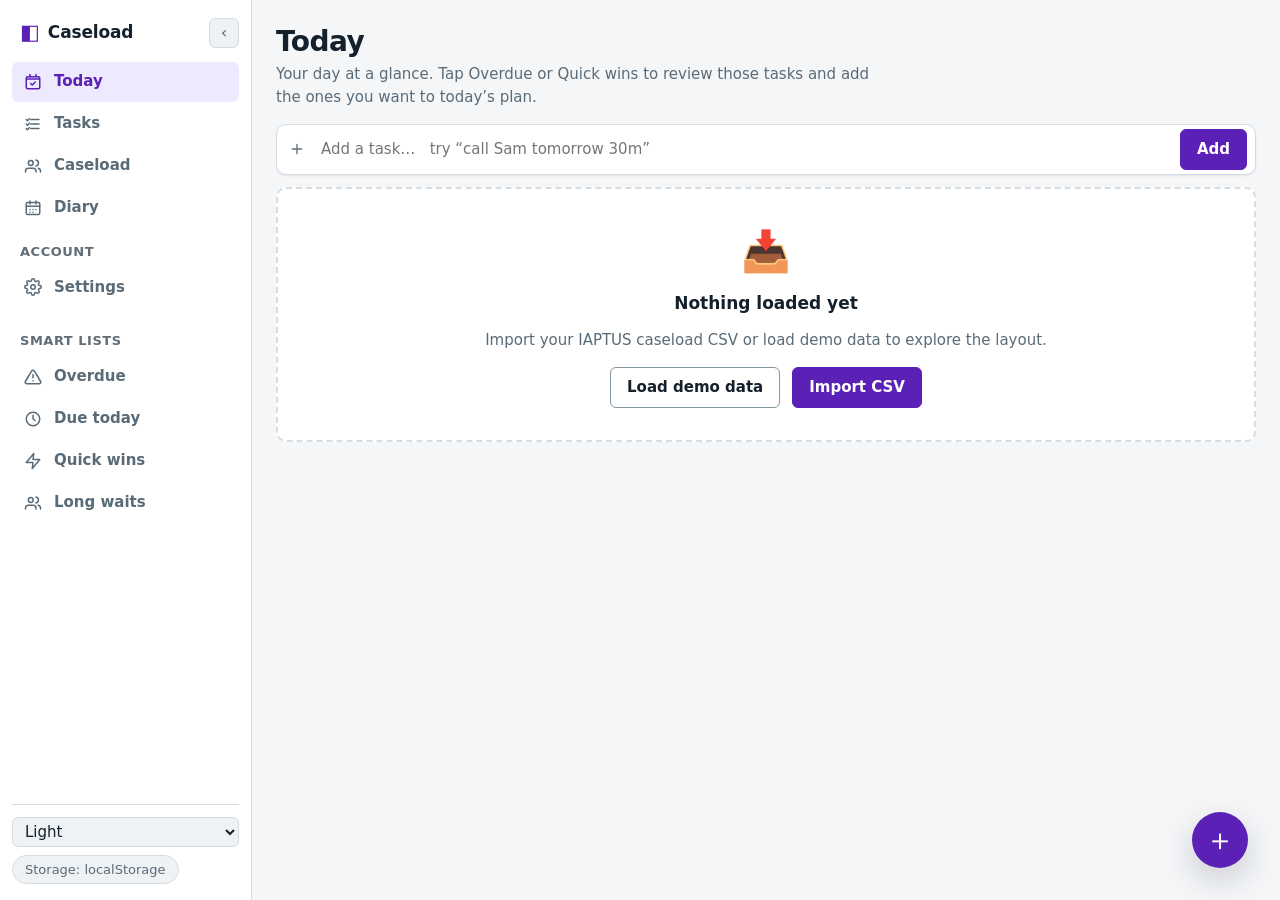
==== commit 72c0ac35: "v2 Initial refinements" ====
--- a/index.html
+++ b/index.html
@@ -5,6 +5,8 @@
   <meta name="viewport" content="width=device-width, initial-scale=1" />
   <title>Caseload Manager</title>
   <meta name="description" content="Offline, ADHD-friendly caseload, task and diary manager. Local data only." />
+  <!-- Keeps this personal tool out of search engines (works on project pages too). Remove to allow indexing. -->
+  <meta name="robots" content="noindex" />
   <meta name="color-scheme" content="light dark" />
   <meta name="theme-color" content="#5b21b6" />
 
@@ -36,12 +38,6 @@
           <span class="sidebar__toggle-icon" aria-hidden="true">‹</span>
         </button>
       </div>
-
-      <button class="sidebar__add" data-action="new-task" title="Add task">
-        <span class="sidebar__add-icon" aria-hidden="true">＋</span>
-        <span>Add task</span>
-        <kbd class="kbd">Alt+E</kbd>
-      </button>
 
       <nav class="side-nav" id="nav" aria-label="Main views"></nav>
 
@@ -82,6 +78,7 @@
     <!-- Floating quick-add task button (also Alt+E) -->
     <button class="fab" id="fab-new-task" data-action="new-task"
             aria-label="New task (Alt+E)" title="New task (Alt+E)">
+      <span class="fab__label" aria-hidden="true">New task</span>
       <span class="fab__icon" aria-hidden="true">＋</span>
     </button>
 
--- a/styles.css
+++ b/styles.css
@@ -37,17 +37,17 @@
   --surface-2: #eef2f5;
   --surface-3: #e2e8ed;
   --border: #d5dde3;
-  --border-strong: #b9c4cc;
+  --border-strong: #8496a2;   /* 3.06:1 on surface — meets WCAG 1.4.11 for control borders */
   --text: #14202b;
   --text-muted: #5a6b78;
-  --text-faint: #8695a1;
+  --text-faint: #616e78;      /* 4.65:1 on surface-2 — was 2.73:1 */
 
   /* Brand & semantic colours */
   --accent: #5b21b6;              /* Deep purple */
   --accent-hover: #4c1d95;
   --accent-contrast: #ffffff;
   --danger: #c0342b;
-  --warning: #b4690e;
+  --warning: #9c5a0c;             /* 4.92:1 on warning-tint text */
   --success: #2f7d32;
   --info: #2a5db0;
 
@@ -69,10 +69,10 @@
   --surface-2: #1f2a34;
   --surface-3: #27333e;
   --border: #33424e;
-  --border-strong: #45545f;
+  --border-strong: #5d6f7c;   /* 3.13:1 on surface */
   --text: #eaf0f4;
   --text-muted: #9fb0bd;
-  --text-faint: #71828f;
+  --text-faint: #8b9dab;      /* 5.22:1 on surface-2 — was 3.68:1 */
 
   --accent: #a78bfa;              /* Deep purple (dark) */
   --accent-hover: #c4b5fd;
@@ -203,17 +203,6 @@
 }
 .sidebar__toggle:hover { background: var(--surface-3); color: var(--text); }
 
-.sidebar__add {
-  display: flex; align-items: center; gap: var(--space-2);
-  appearance: none; cursor: pointer;
-  border: 1px solid var(--accent); background: var(--accent); color: var(--accent-contrast);
-  border-radius: var(--radius-sm); padding: var(--space-2) var(--space-3);
-  font-weight: 700; width: 100%; text-align: left;
-}
-.sidebar__add:hover { background: var(--accent-hover); border-color: var(--accent-hover); }
-.sidebar__add-icon { font-size: 1.1em; line-height: 1; }
-.sidebar__add .kbd { margin-left: auto; background: transparent; color: inherit; border-color: currentColor; opacity: .75; }
-
 /* Sidebar nav + smart lists */
 .side-nav, #side-lists { display: flex; flex-direction: column; gap: 2px; }
 .side-group__title {
@@ -226,7 +215,7 @@
   appearance: none; border: 0; background: transparent; color: var(--text-muted);
   font: inherit; font-weight: 600; text-align: left; cursor: pointer;
   padding: var(--space-2) var(--space-3); border-radius: var(--radius-sm);
-  text-decoration: none; width: 100%;
+  text-decoration: none; width: 100%; min-height: 40px;
 }
 .side-link:hover { background: var(--surface-2); color: var(--text); }
 .side-link[aria-current="page"], .side-link--on { background: var(--accent-tint); color: var(--accent); }
@@ -300,6 +289,21 @@
 .panel + .panel { margin-top: var(--space-3); }
 .panel__title { font-size: var(--fs-lg); margin-bottom: var(--space-2); }
 
+/* Cards carry their accent along the TOP, not the left: a tinted header band
+   that bleeds to the card edges with the title sitting inside it. */
+.panel > .panel__title:first-child {
+  margin: calc(-1 * var(--space-4)) calc(-1 * var(--space-4)) var(--space-3);
+  padding: var(--space-3) var(--space-4);
+  background: var(--card-tint, var(--surface-2));
+  color: var(--card-accent, var(--text));
+  border-bottom: 1px solid var(--border);
+  border-top-left-radius: calc(var(--radius) - 1px);
+  border-top-right-radius: calc(var(--radius) - 1px);
+  font-size: var(--fs-base); font-weight: 700;
+}
+.panel > .panel__title .panel__subhead { margin: 0 0 0 var(--space-2); }
+.next-up__title { font-weight: 700; font-size: var(--fs-lg); margin-bottom: var(--space-1); }
+
 .card-grid {
   display: grid; gap: var(--space-3);
   grid-template-columns: repeat(auto-fill, minmax(220px, 1fr));
@@ -311,15 +315,15 @@
 }
 .stat {
   background: var(--surface); border: 1px solid var(--border);
-  border-left: 4px solid var(--accent);
+  border-top: 4px solid var(--accent);
   border-radius: var(--radius); padding: var(--space-2);
   box-shadow: var(--shadow-sm);
   aspect-ratio: 1/1; display: flex; flex-direction: column;
   align-items: center; justify-content: center; text-align: center;
 }
-.stat--danger { border-left-color: var(--danger); }
-.stat--warning { border-left-color: var(--warning); }
-.stat--success { border-left-color: var(--success); }
+.stat--danger { border-top-color: var(--danger); }
+.stat--warning { border-top-color: var(--warning); }
+.stat--success { border-top-color: var(--success); }
 .stat__value { font-size: var(--fs-lg); font-weight: 700; line-height: 1.1; }
 .stat__label { color: var(--text-muted); font-size: var(--fs-sm); margin-top: var(--space-1); }
 
@@ -338,7 +342,6 @@
 .stat--compact .stat__value { font-size: var(--fs-lg); }
 .stat--compact .stat__label { margin-top: 0; }
 .stat--compact:hover { border-color: var(--border-strong); }
-.stat--on { box-shadow: 0 0 0 2px var(--accent); border-color: var(--accent); }
 
 .panel__subhead {
   font-size: var(--fs-sm); font-weight: 700; color: var(--text-muted);
@@ -367,6 +370,7 @@
 .btn--ghost { border-color: transparent; background: transparent; color: var(--text-muted); }
 .btn--ghost:hover { background: var(--surface-2); color: var(--text); }
 .btn[disabled] { opacity: .5; cursor: not-allowed; }
+.btn--sm { padding: 2px var(--space-2); font-size: var(--fs-sm); font-weight: 600; }
 
 .btn-row { display: flex; gap: var(--space-3); flex-wrap: wrap; align-items: center; }
 
@@ -379,21 +383,53 @@
 }
 .btn--primary .kbd { background: transparent; color: inherit; border-color: currentColor; opacity: 0.85; }
 
-/* Floating quick-add task button */
+/* Floating quick-add task button — extends on hover to reveal its purpose */
 .fab {
   position: fixed; z-index: 30;
   right: clamp(var(--space-4), 4vw, var(--space-6));
   bottom: clamp(var(--space-4), 4vw, var(--space-6));
-  width: 56px; height: 56px; border-radius: 50%;
-  border: none; cursor: pointer;
+  display: inline-flex; align-items: center; justify-content: flex-end;
+  height: 56px; padding: 0;
+  border: none; border-radius: 999px; cursor: pointer;
   background: var(--accent); color: var(--accent-contrast);
-  display: grid; place-items: center;
   box-shadow: var(--shadow-lg);
-  transition: transform .12s ease, background .12s ease;
-}
-.fab:hover { background: var(--accent-hover); transform: translateY(-2px); }
+  transition: transform .2s ease, background .15s ease, box-shadow .25s ease;
+}
+.fab:hover, .fab:focus-visible {
+  background: var(--accent-hover);
+  transform: translateY(-2px);
+  box-shadow: 0 16px 40px rgba(15, 23, 42, .3);
+}
 .fab:active { transform: translateY(0); }
-.fab__icon { font-size: 1.9rem; line-height: 1; }
+/* Soft pulse ring that appears with the label */
+.fab::after {
+  content: ''; position: absolute; inset: 0; border-radius: inherit;
+  box-shadow: 0 0 0 0 var(--accent-tint); pointer-events: none;
+  transition: box-shadow .3s ease;
+}
+.fab:hover::after, .fab:focus-visible::after { box-shadow: 0 0 0 7px var(--accent-tint); }
+
+.fab__label {
+  max-width: 0; opacity: 0; overflow: hidden; white-space: nowrap;
+  text-indent: var(--space-4);
+  font-weight: 700; font-size: var(--fs-base);
+  transition: max-width .3s cubic-bezier(.2, .8, .2, 1), opacity .2s ease, padding-right .3s ease;
+}
+.fab:hover .fab__label, .fab:focus-visible .fab__label {
+  max-width: 8rem; opacity: 1; padding-right: var(--space-3);
+}
+.fab__icon {
+  flex: none; width: 56px; height: 56px;
+  display: grid; place-items: center; font-size: 1.9rem; line-height: 1;
+}
+.fab:hover .fab__icon, .fab:focus-visible .fab__icon {
+  animation: fab-pop .5s cubic-bezier(.2, .9, .3, 1.3);
+}
+@keyframes fab-pop {
+  0%   { transform: scale(1) rotate(0deg); }
+  50%  { transform: scale(1.3) rotate(90deg); }
+  100% { transform: scale(1) rotate(0deg); }
+}
 
 /* ---- Empty states ------------------------------------------------- */
 .empty {
@@ -413,12 +449,12 @@
 }
 .toast {
   background: var(--surface); border: 1px solid var(--border);
-  border-left: 4px solid var(--accent);
+  border-top: 4px solid var(--accent);
   padding: var(--space-3) var(--space-4); border-radius: var(--radius-sm);
   box-shadow: var(--shadow-lg); animation: toast-in .18s ease;
 }
-.toast--error { border-left-color: var(--danger); }
-.toast--success { border-left-color: var(--success); }
+.toast--error { border-top-color: var(--danger); }
+.toast--success { border-top-color: var(--success); }
 @keyframes toast-in { from { opacity: 0; transform: translateY(6px); } }
 
 /* ---- Modal -------------------------------------------------------- */
@@ -456,12 +492,15 @@
 .task-row--overdue .task-row__meta { color: var(--danger); font-weight: 600; }
 
 .task-row__check {
+  position: relative;
   flex: none; width: 21px; height: 21px; border-radius: 3px;
   border: 2px solid var(--border-strong); background: transparent;
   color: var(--text-muted); cursor: pointer; font-size: 0.78rem;
   line-height: 1; display: grid; place-items: center;
 }
 .task-row__check:hover { border-color: var(--accent); color: var(--accent); }
+/* Expand the clickable area without changing the 21px visual (WCAG 2.5.8). */
+.task-row__check::after { content: ""; position: absolute; inset: -11px; border-radius: 6px; }
 
 /* Patient name always sits above the task title */
 .task-row__patient {
@@ -471,12 +510,19 @@
 .task-row__title { font-weight: 600; }
 .task-row__meta { margin-left: auto; color: var(--text-muted); font-size: var(--fs-sm); white-space: nowrap; }
 
-/* Colour tag swatch used for patients */
+/* Colour tag swatch used for patients — shape + colour so it reads in greyscale */
 .tag {
-  flex: none; width: 12px; height: 12px; border-radius: 50%;
+  flex: none; display: inline-block; vertical-align: middle;
+  width: 13px; height: 13px; border-radius: 50%;
   background: var(--tag, var(--accent));
-  box-shadow: 0 0 0 2px var(--surface);
-}
+  filter: drop-shadow(0 0 1px rgba(0, 0, 0, .45));
+}
+.tag--custom, .tag--circle { border-radius: 50%; }
+.tag--square { border-radius: 2px; }
+.tag--diamond { border-radius: 2px; transform: rotate(45deg) scale(.9); }
+.tag--triangle { border-radius: 0; clip-path: polygon(50% 4%, 100% 100%, 0 100%); }
+.tag--star { border-radius: 0; clip-path: polygon(50% 0%, 61% 35%, 98% 35%, 68% 57%, 79% 91%, 50% 70%, 21% 91%, 32% 57%, 2% 35%, 39% 35%); }
+.tag-wrap, .id-wrap { display: inline-flex; align-items: center; gap: var(--space-1); }
 
 /* ---- Data table --------------------------------------------------- */
 .data-table { width: 100%; border-collapse: collapse; font-size: var(--fs-base); }
@@ -635,6 +681,61 @@
 
 .row-actions { position: relative; text-align: right; white-space: nowrap; }
 
+/* ---- Caseload table: tighter, content-hugging columns -------------- */
+/* Wide panels used to spread equal blank space between every pair of columns.
+   Now every data column hugs its value and the trailing filler column absorbs
+   the spare width, so the columns sit tight together and all the empty space
+   falls after the row menu at the end of each row. */
+.table-panel .data-table th,
+.table-panel .data-table td { padding: var(--space-1) var(--space-2); }
+.table-panel .data-table th:first-child,
+.table-panel .data-table td:first-child { padding-left: var(--space-3); }
+.table-panel .data-table thead th:not(.col-tail),
+.table-panel .data-table tbody tr.caseload-row td:not(.row-tail) {
+  width: 1px;
+  white-space: nowrap;
+}
+.table-panel .data-table .col-tail,
+.table-panel .data-table .row-tail { width: 100%; padding: 0; }
+/* Keep the row menu aligned to the right edge of its own (now narrow) column. */
+.table-panel .data-table .row-actions { text-align: right; }
+/* Tasks can hold a wrapping list, so let that one column breathe vertically. */
+.table-panel .data-table tbody tr.caseload-row td:nth-child(5) {
+  white-space: normal;
+  min-width: 9rem;
+}
+
+/* ---- Caseload: fill the screen and scroll the rows ------------------ */
+/* A long caseload shouldn't grow the page: the view fills the viewport, the
+   panel frame (and its sticky header) stay put, and only the rows scroll. */
+.view--caseload {
+  flex: none; height: 100vh; height: 100dvh;
+  display: flex; flex-direction: column;
+}
+.view--caseload .view__head,
+.view--caseload .caseload-controls { flex: none; }
+.view--caseload #caseload-body {
+  flex: 1 1 auto; min-height: 0; overflow-y: auto;
+}
+/* Table mode: keep the panel frame fixed and scroll just the row area. The
+   panel hugs a short list, but never grows past the space available. */
+.view--caseload-table #caseload-body { overflow: auto; display: flex; flex-direction: column; }
+.view--caseload-table .table-panel {
+  flex: 0 1 auto; max-height: 100%; min-height: 0;
+  display: flex; flex-direction: column;
+}
+.caseload-table-scroll { flex: 1 1 auto; min-height: 6rem; overflow: auto; }
+/* Sticky header (border drawn with an inset shadow so it survives scrolling). */
+.caseload-table-scroll .data-table thead th {
+  position: sticky; top: 0; z-index: 2;
+  background: var(--surface);
+  box-shadow: inset 0 -1px 0 var(--border);
+}
+@media (max-width: 860px) {
+  /* Leave room for the sticky mobile topbar. */
+  .view--caseload { height: calc(100dvh - 56px); }
+}
+
 /* ---- Collapsible per-patient task list (Caseload) ----------------- */
 .row-tasks { vertical-align: top; }
 .caseload-row td { vertical-align: top; }
@@ -662,8 +763,9 @@
 
 /* Context menu */
 .row-menu {
-  position: absolute; right: 0; top: calc(100% + 4px); z-index: 40;
-  min-width: 220px; background: var(--surface); border: 1px solid var(--border);
+  position: absolute; right: 0; top: calc(100% + 4px); z-index: 60;
+  min-width: 220px; max-height: calc(100dvh - 1rem); overflow-y: auto;
+  background: var(--surface); border: 1px solid var(--border);
   border-radius: var(--radius); box-shadow: var(--shadow-lg); padding: var(--space-2);
 }
 .row-menu__label {
@@ -698,11 +800,28 @@
   border-radius: var(--radius); padding: var(--space-4); box-shadow: var(--shadow-sm);
   display: flex; flex-direction: column; gap: var(--space-2);
 }
-/* Colour-coded card: the chosen colour tints the whole card */
+/* Colour-coded card: the chosen colour tints the card and forms a header band
+   across the top (accent on top, not on the left). */
 .patient-card--tagged {
   background: var(--surface);
-  background: color-mix(in srgb, var(--tag) 10%, var(--surface));
-  border-left: 5px solid var(--tag);
+  background: color-mix(in srgb, var(--tag) 9%, var(--surface));
+}
+/* Header band, on every patient card — tinted by the tag colour when set. */
+.patient-card > .patient-card__top {
+  margin: calc(-1 * var(--space-4)) calc(-1 * var(--space-4)) 0;
+  padding: var(--space-2) var(--space-4);
+  background: var(--surface-2);
+  border-bottom: 1px solid var(--border);
+  border-top-left-radius: calc(var(--radius) - 1px);
+  border-top-right-radius: calc(var(--radius) - 1px);
+}
+.patient-card--tagged > .patient-card__top {
+  background: color-mix(in srgb, var(--tag) 18%, var(--surface));
+  border-bottom-color: color-mix(in srgb, var(--tag) 32%, var(--border));
+}
+.patient-card--overdue > .patient-card__top {
+  border-top-left-radius: calc(var(--radius) - 4px);
+  border-top-right-radius: calc(var(--radius) - 4px);
 }
 .patient-card--breach { border-color: var(--danger); box-shadow: 0 0 0 2px var(--danger-tint) inset, var(--shadow); }
 .patient-card--overdue { border-top: 4px solid var(--danger); }
@@ -740,7 +859,7 @@
 .drawer__head--tagged {
   background: var(--surface-2);
   background: color-mix(in srgb, var(--tag) 10%, var(--surface-2));
-  border-left: 5px solid var(--tag);
+  border-top: 5px solid var(--tag);
 }
 .drawer__head-row { display: flex; align-items: center; gap: var(--space-3); }
 .drawer__title { font-size: var(--fs-xl); margin-right: auto; }
@@ -759,6 +878,8 @@
 /* ---- Quick task form ---------------------------------------------- */
 .task-form { display: flex; flex-direction: column; gap: var(--space-4); }
 .task-form label { display: flex; flex-direction: column; gap: var(--space-1); font-weight: 600; }
+/* Read-only values shown inside a form (e.g. the fixed patient ID). */
+.task-form input[readonly] { background: var(--surface-2); color: var(--text-muted); }
 .task-form input, .task-form select {
   background: var(--surface); color: var(--text); border: 1px solid var(--border);
   border-radius: var(--radius-sm); padding: var(--space-2) var(--space-3); font-weight: 400;
@@ -793,21 +914,76 @@
 .task-row__actions { flex: none; display: flex; gap: var(--space-1); }
 .due-overdue { color: var(--danger); font-weight: 700; }
 
-/* Toned section panels */
-.panel--danger  { border-left: 4px solid var(--danger); }
-.panel--warning { border-left: 4px solid var(--warning); }
-.panel--success { border-left: 4px solid var(--success); }
-.panel--accent  { border-left: 4px solid var(--accent); }
+/* Toned section panels — the tone now colours the top header band. */
+.panel--danger  { --card-accent: var(--danger);  --card-tint: var(--danger-tint); }
+.panel--warning { --card-accent: var(--warning); --card-tint: var(--warning-tint); }
+.panel--success { --card-accent: var(--success); --card-tint: var(--success-tint); }
+.panel--accent  { --card-accent: var(--accent);  --card-tint: var(--accent-tint); }
 
 /* Today's-plan time budget bar */
 .plan-bar {
-  height: 10px; border-radius: 999px; background: var(--surface-3);
+  display: flex; height: 10px; border-radius: 999px; background: var(--surface-3);
   overflow: hidden; margin-bottom: var(--space-2);
 }
 .plan-bar__fill {
   height: 100%; background: var(--accent); border-radius: 999px;
   transition: width .2s ease;
 }
+/* Segments for the Today plan bar: diary bookings + planned tasks. */
+.plan-bar__seg { height: 100%; transition: width .2s ease; }
+.plan-bar__seg--booked { background: var(--info); }
+.plan-bar__seg--planned { background: var(--accent); }
+/* Inline colour keys in the "Today's plan" caption. */
+.plan-key {
+  display: inline-block; width: .7em; height: .7em; border-radius: 2px;
+  margin-right: var(--space-1); vertical-align: baseline;
+}
+.plan-key--planned { background: var(--accent); }
+.plan-key--booked { background: var(--info); }
+
+/* Today: slimline schedule line — coloured booking bars on a thin line,
+   time labels underneath, plus a live "now" marker. */
+.schedule { margin-bottom: var(--space-3); }
+.schedule__head {
+  display: flex; align-items: baseline; justify-content: space-between;
+  gap: var(--space-2); margin-bottom: var(--space-1);
+}
+.schedule__title { font-size: var(--fs-sm); font-weight: 600; color: var(--text-muted); }
+.schedule__range { font-size: var(--fs-sm); color: var(--text-muted); }
+
+.timeline { position: relative; padding-top: 24px; }
+.timeline__line {
+  position: relative; height: 8px; border-radius: 999px; background: var(--surface-3);
+}
+.timeline__bar {
+  position: absolute; top: 0; bottom: 0; z-index: 1; min-width: 4px;
+  padding: 0; border: 0; border-radius: 999px; cursor: pointer;
+}
+.timeline__bar:hover { filter: brightness(1.08); }
+.timeline__bar--clinical { background: var(--accent); }
+.timeline__bar--admin { background: var(--warning); }
+.timeline__bar--non-clinical { background: var(--success); }
+.timeline__now {
+  position: absolute; top: -6px; bottom: -4px; width: 2px; z-index: 2;
+  background: var(--danger); border-radius: 2px;
+}
+.timeline__now::before {
+  content: ""; position: absolute; top: -4px; left: 50%;
+  width: 8px; height: 8px; margin-left: -4px; border-radius: 50%;
+  background: var(--danger);
+}
+.timeline__now-label {
+  position: absolute; top: -16px; left: 50%; transform: translateX(-50%);
+  padding: 0 4px; border-radius: 6px; background: var(--danger); color: #fff;
+  font-size: 0.7rem; font-weight: 700; line-height: 1.3; white-space: nowrap;
+}
+.timeline__axis { position: relative; height: 14px; margin-top: 4px; }
+.timeline__axis-label {
+  position: absolute; top: 0; transform: translateX(-50%);
+  font-size: 0.7rem; color: var(--text-muted); white-space: nowrap;
+}
+.timeline__axis-label--first { transform: none; }
+.timeline__axis-label--last { transform: translateX(-100%); }
 
 /* Priority column in the caseload table */
 .data-table td.num { text-align: right; font-variant-numeric: tabular-nums; }
@@ -882,24 +1058,49 @@
   font-size: var(--fs-sm); color: var(--text-muted); white-space: nowrap;
 }
 .diary-track { position: relative; border-left: 1px solid var(--border); }
+.diary-now-line {
+  position: absolute; left: 0; right: 0; height: 0; z-index: 4;
+  border-top: 2px solid var(--danger); pointer-events: none;
+}
+.diary-now-line::before {
+  content: ''; position: absolute; left: -4px; top: -4px;
+  width: 7px; height: 7px; border-radius: 50%; background: var(--danger);
+}
+.diary-now-line__label {
+  position: absolute; right: 2px; top: -9px;
+  background: var(--danger); color: #fff; font-size: .62rem; font-weight: 700;
+  padding: 0 4px; border-radius: 3px; letter-spacing: .02em;
+}
 .diary-slot {
-  position: absolute; left: 0; right: 0; height: 24px;
+  position: absolute; left: 0; right: 0;
   border: 0; border-bottom: 1px solid var(--border); background: transparent;
   padding: 0; cursor: pointer;
 }
 .diary-slot:hover { background: var(--surface-2); }
 .diary-slot--active { background: var(--accent-tint); }
+
+.diary-hover {
+  position: absolute; left: 0; right: 0; height: 0; z-index: 5;
+  border-top: 1px dashed var(--accent); pointer-events: none; opacity: .9;
+}
+.diary-hover__label {
+  position: absolute; left: 3px; top: -8px;
+  background: var(--accent); color: var(--accent-contrast);
+  font-size: .62rem; font-weight: 700; letter-spacing: .02em;
+  padding: 0 4px; border-radius: 3px; white-space: nowrap;
+}
 
 .diary-event {
   position: absolute; left: var(--space-2); right: var(--space-1); z-index: 2;
   display: flex; flex-direction: column; justify-content: center; gap: 1px;
   text-align: left; font: inherit; cursor: pointer; overflow: hidden;
-  border: 1px solid var(--border-strong); border-left: 4px solid var(--accent);
+  min-height: 20px;
+  border: 1px solid var(--border-strong); border-top: 4px solid var(--accent);
   border-radius: var(--radius-sm); padding: var(--space-1) var(--space-2);
   background: var(--accent-tint); color: var(--text);
 }
-.diary-event--admin { border-left-color: var(--warning); background: var(--warning-tint); }
-.diary-event--non-clinical { border-left-color: var(--success); background: var(--success-tint); }
+.diary-event--admin { border-top-color: var(--warning); background: var(--warning-tint); }
+.diary-event--non-clinical { border-top-color: var(--success); background: var(--success-tint); }
 .diary-event__title { font-weight: 600; font-size: var(--fs-sm); }
 .diary-event__meta { font-size: var(--fs-sm); color: var(--text-muted); }
 .diary-event__repeat { font-size: .8em; line-height: 1; opacity: .8; }
@@ -942,7 +1143,11 @@
 .diary-week__num { font-weight: 700; }
 .diary-week__tot { font-size: var(--fs-sm); color: var(--text-muted); min-height: 1em; }
 .diary-week__day--today { background: var(--accent-tint); }
-.diary-week__body { display: grid; grid-template-columns: 56px repeat(5, minmax(0, 1fr)); }
+.diary-week__body { display: grid; grid-template-columns: 56px repeat(5, minmax(0, 1fr)); position: relative; }
+.diary-week__now {
+  position: absolute; left: 56px; right: 0; height: 0; z-index: 4;
+  border-top: 2px solid var(--danger); pointer-events: none;
+}
 .diary-week .diary-event { left: 2px; right: 2px; padding: 2px var(--space-1); }
 
 /* Diary — month view */
@@ -1056,12 +1261,9 @@
   .app.sidebar--collapsed .brand__name,
   .app.sidebar--collapsed .side-link__label,
   .app.sidebar--collapsed .side-group__title,
-  .app.sidebar--collapsed .sidebar__add > span:not(.sidebar__add-icon),
-  .app.sidebar--collapsed .sidebar__add .kbd,
   .app.sidebar--collapsed .sidebar__foot { display: none; }
   .app.sidebar--collapsed .sidebar__head { flex-direction: column; gap: var(--space-2); }
   .app.sidebar--collapsed .sidebar__brand { justify-content: center; padding-left: 0; padding-right: 0; }
-  .app.sidebar--collapsed .sidebar__add { justify-content: center; padding-left: var(--space-2); padding-right: var(--space-2); }
   .app.sidebar--collapsed .side-link { justify-content: center; padding-left: var(--space-2); padding-right: var(--space-2); }
   .app.sidebar--collapsed .side-link__count { display: none; }
 }
@@ -1069,3 +1271,98 @@
 @media (prefers-reduced-motion: reduce) {
   * { animation: none !important; transition: none !important; }
 }
+
+/* ==========================================================================
+   UI density & text size (Settings > Appearance)
+   Comfy stays roomy; Compact tightens spacing so more fits on screen.
+   Text size scales the root font size, so every rem-based figure follows.
+   ========================================================================== */
+:root[data-textsize="sm"] { font-size: 14px; }
+:root[data-textsize="lg"] { font-size: 18px; }
+
+:root[data-density="compact"] {
+  --space-1: 3px;
+  --space-2: 6px;
+  --space-3: 9px;
+  --space-4: 12px;
+  --space-5: 18px;
+  --space-6: 24px;
+  /* A slightly tighter type scale. These are rem values, so the Text-size
+     setting (which scales the root font size) still multiplies on top. */
+  --fs-sm: 0.75rem;
+  --fs-base: 0.875rem;
+  --fs-lg: 1rem;
+  --fs-xl: 1.25rem;
+  --fs-2xl: 1.5625rem;
+}
+
+/* Fixed (non-tokenised) sizes that need a nudge to keep pace with the tokens. */
+:root[data-density="compact"] body { line-height: 1.4; }
+:root[data-density="compact"] .task-row__patient,
+:root[data-density="compact"] .task-row__title,
+:root[data-density="compact"] .task-row__meta { line-height: 1.2; }
+:root[data-density="compact"] h1,
+:root[data-density="compact"] h2,
+:root[data-density="compact"] h3 { line-height: 1.18; }
+:root[data-density="compact"] .view:not(.view--diary) { max-width: 1400px; }
+:root[data-density="compact"] .side-link { min-height: 34px; }
+:root[data-density="compact"] .task-row__check { width: 19px; height: 19px; }
+:root[data-density="compact"] .task-row__check::after { inset: -12px; }
+:root[data-density="compact"] .fab { height: 48px; }
+:root[data-density="compact"] .fab__icon { width: 48px; height: 48px; font-size: 1.6rem; }
+:root[data-density="compact"] .card-grid { grid-template-columns: repeat(auto-fill, minmax(190px, 1fr)); }
+:root[data-density="compact"] .patient-grid { grid-template-columns: repeat(auto-fill, minmax(205px, 1fr)); }
+:root[data-density="compact"] .stat-grid { grid-template-columns: repeat(auto-fit, minmax(56px, 1fr)); }
+:root[data-density="compact"] .table-scroll { max-height: 320px; }
+
+/* ==========================================================================
+   Diary: fill the screen instead of living in a fixed-height window
+   The timeline is positioned in % (see diaryDayHTML / diaryWeekHTML) so it
+   scales with whatever height it is given. --diary-zoom (set from Settings /
+   the diary toolbar) grows it taller than the screen when zoomed in.
+   ========================================================================== */
+.view--diary {
+  max-width: 1600px; display: flex; flex-direction: column;
+  /* Give the diary a definite screen-height so the grid can fill it and the
+     side cards scroll instead of pushing the timeline down. */
+  flex: none; height: 100vh; height: 100dvh;
+}
+.view--diary .view__head { margin-bottom: var(--space-3); }
+.view--diary .diary-toolbar { margin-bottom: var(--space-3); }
+.view--diary .diary-layout { flex: 1 1 auto; min-height: 0; align-items: stretch; }
+/* The side cards shouldn't dictate how tall the grid is — let them scroll. */
+.view--diary .diary-side { min-height: 0; overflow-y: auto; }
+
+/* The timeline panel is a flex column so its grid can absorb spare height. */
+.view--diary .diary-main { display: flex; flex-direction: column; min-width: 0; }
+.view--diary .diary-main > .diary-grid,
+.view--diary .diary-main > .diary-scroll {
+  flex: 1 1 auto;
+  min-height: calc(240px * var(--diary-zoom, 1));
+}
+.view--diary .diary-main--month > .diary-scroll { min-height: 240px; }
+
+.view--diary .diary-week { height: 100%; display: flex; flex-direction: column; }
+.view--diary .diary-week__head { flex: none; }
+.view--diary .diary-week__body { flex: 1 1 auto; min-height: 0; }
+.view--diary .diary-month { height: 100%; display: flex; flex-direction: column; }
+.view--diary .diary-month__head { flex: none; }
+.view--diary .diary-month__grid { flex: 1 1 auto; min-height: 0; }
+/* Let month cells stretch to fill the screen instead of forcing a fixed height. */
+.view--diary .diary-cal { min-height: 48px; }
+
+/* A taller grid than the screen scrolls with the page, so keep the inner
+   scroller horizontal-only. */
+.view--diary .diary-scroll { overflow-x: auto; }
+
+.diary-zoom { display: inline-flex; align-items: center; gap: 2px; }
+.diary-zoom__label { min-width: 3.4rem; justify-content: center; font-variant-numeric: tabular-nums; }
+
+@media (max-width: 900px) {
+  .view--diary .diary-main > .diary-grid,
+  .view--diary .diary-main > .diary-scroll { min-height: calc(200px * var(--diary-zoom, 1)); }
+}
+@media (max-width: 860px) {
+  /* Leave room for the sticky mobile topbar. */
+  .view--diary { height: calc(100dvh - 56px); }
+}
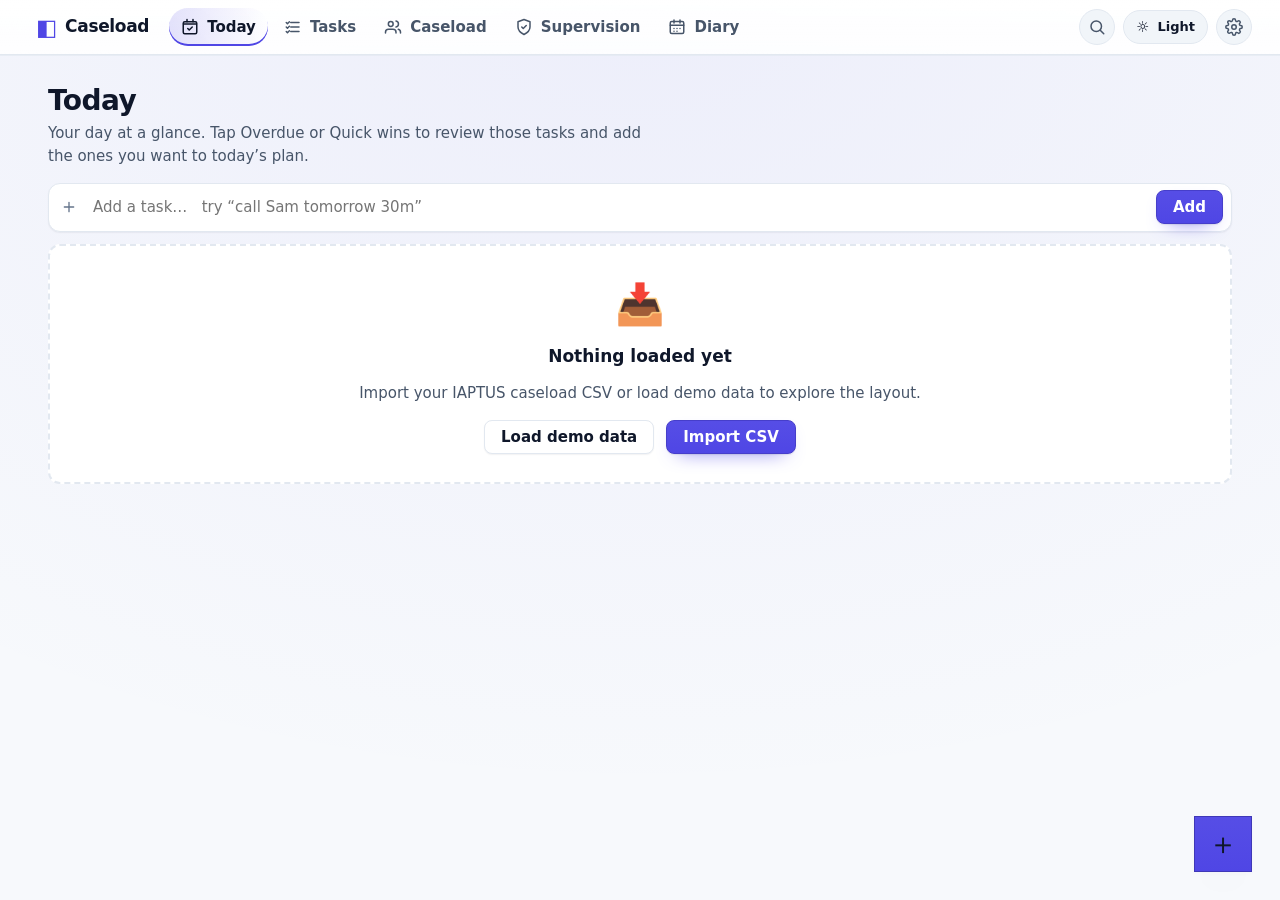
==== commit 0d66f82f: "V1.4 ### Navigation  - **Top Nav Overhaul**: Moved the sidebar to a top navigation bar. It's now e" ====
--- a/index.html
+++ b/index.html
@@ -26,38 +26,35 @@
 
   <div id="app" class="app">
     <!-- Sidebar primary navigation: routes, smart lists and global controls -->
-    <aside class="sidebar" id="sidebar" aria-label="Primary navigation">
-      <div class="sidebar__head">
-        <a class="sidebar__brand" href="#/today" aria-label="Caseload home" title="Caseload">
-          <span class="brand__mark" aria-hidden="true">◧</span>
-          <span class="brand__name">Caseload</span>
-        </a>
-        <button class="sidebar__toggle" type="button" data-action="toggle-sidebar-collapse"
-                aria-label="Collapse navigation" aria-expanded="true" aria-controls="sidebar"
-                title="Collapse navigation">
-          <span class="sidebar__toggle-icon" aria-hidden="true">‹</span>
-        </button>
-      </div>
+    <header class="sidebar" id="sidebar" aria-label="Primary navigation">
+      <div class="sidebar__row">
+        <div class="sidebar__head">
+          <a class="sidebar__brand" href="#/today" aria-label="Caseload home" title="Caseload">
+            <span class="brand__mark" aria-hidden="true">◧</span>
+            <span class="brand__name">Caseload</span>
+          </a>
+        </div>
 
-      <nav class="side-nav" id="nav" aria-label="Main views"></nav>
+        <nav class="side-nav" id="nav" aria-label="Main views"></nav>
 
-      <div id="side-lists"></div>
+        <div id="side-lists"></div>
 
-      <div class="sidebar__foot">
-        <label class="side-field">
-          <span class="visually-hidden">Theme</span>
-          <select id="theme-select">
-            <option value="light">Light</option>
-            <option value="dark">Dark</option>
-            <option value="contrast">High contrast</option>
-          </select>
-        </label>
-        <div class="side-pills">
-          <span class="pill" id="pwa-pill" title="This app keeps working offline once loaded" hidden>● Offline ready</span>
-          <span class="pill" id="storage-pill" title="Where your data is stored">Storage: …</span>
+        <div class="sidebar__spacer"></div>
+
+        <div class="sidebar__foot">
+          <button class="icon-btn" id="nav-search-btn" type="button" aria-label="Search" title="Search (Ctrl+K)">
+            <svg class="icon" viewBox="0 0 24 24" fill="none" stroke="currentColor" stroke-width="2" stroke-linecap="round" stroke-linejoin="round" aria-hidden="true"><circle cx="11" cy="11" r="7"/><line x1="21" y1="21" x2="16.65" y2="16.65"/></svg>
+          </button>
+          <button class="theme-toggle" id="theme-toggle" type="button" aria-label="Toggle theme" title="Toggle theme">
+            <span class="theme-toggle__icon" aria-hidden="true">☼</span>
+            <span class="theme-toggle__label">Theme</span>
+          </button>
+          <button class="icon-btn" data-action="goto-settings" aria-label="Settings" title="Settings">
+            <svg class="icon" viewBox="0 0 24 24" fill="none" stroke="currentColor" stroke-width="2" stroke-linecap="round" stroke-linejoin="round" aria-hidden="true"><circle cx="12" cy="12" r="3"/><path d="M19.4 15a1.7 1.7 0 0 0 .34 1.87l.06.06a2 2 0 1 1-2.83 2.83l-.06-.06a1.7 1.7 0 0 0-1.87-.34 1.7 1.7 0 0 0-1 1.55V21a2 2 0 1 1-4 0v-.09a1.7 1.7 0 0 0-1.11-1.55 1.7 1.7 0 0 0-1.87.34l-.06.06a2 2 0 1 1-2.83-2.83l.06-.06a1.7 1.7 0 0 0 .34-1.87 1.7 1.7 0 0 0-1.55-1H3a2 2 0 1 1 0-4h.09A1.7 1.7 0 0 0 4.64 8.9a1.7 1.7 0 0 0-.34-1.87l-.06-.06a2 2 0 1 1 2.83-2.83l.06.06a1.7 1.7 0 0 0 1.87.34H9a1.7 1.7 0 0 0 1-1.55V3a2 2 0 1 1 4 0v.09a1.7 1.7 0 0 0 1 1.55 1.7 1.7 0 0 0 1.87-.34l.06-.06a2 2 0 1 1 2.83 2.83l-.06.06a1.7 1.7 0 0 0-.34 1.87V9a1.7 1.7 0 0 0 1.55 1H21a2 2 0 1 1 0 4h-.09a1.7 1.7 0 0 0-1.55 1Z"/></svg>
+          </button>
         </div>
       </div>
-    </aside>
+    </header>
 
     <div class="sidebar-backdrop" id="sidebar-backdrop" data-action="close-sidebar" hidden></div>
 
--- a/styles.css
+++ b/styles.css
@@ -6,21 +6,25 @@
 
 /* ---- Design tokens ------------------------------------------------ */
 :root {
+  /* Native controls (select popups, date/time pickers, scrollbars) follow the
+     app theme rather than the OS preference — otherwise a light theme on a
+     dark-mode OS renders controls dark with dark text. */
+  color-scheme: light;
   /* Spacing scale (4px base) */
   --space-1: 4px;
   --space-2: 8px;
   --space-3: 12px;
   --space-4: 16px;
-  --space-5: 24px;
-  --space-6: 32px;
+  --space-5: 20px;
+  --space-6: 28px;
 
   /* Radii & elevation */
-  --radius-sm: 6px;
-  --radius: 10px;
+  --radius-sm: 8px;
+  --radius: 12px;
   --radius-lg: 16px;
-  --shadow-sm: 0 1px 2px rgba(15, 23, 42, 0.08);
-  --shadow: 0 4px 14px rgba(15, 23, 42, 0.10);
-  --shadow-lg: 0 12px 32px rgba(15, 23, 42, 0.18);
+  --shadow-sm: 0 1px 1px rgba(15, 23, 42, 0.02), 0 1px 2px rgba(15, 23, 42, 0.04);
+  --shadow: 0 1px 2px rgba(15, 23, 42, 0.02), 0 4px 16px -4px rgba(15, 23, 42, 0.12);
+  --shadow-lg: 0 2px 4px rgba(15, 23, 42, 0.02), 0 24px 48px -24px rgba(15, 23, 42, 0.24);
 
   /* Typography */
   --font: system-ui, -apple-system, "Segoe UI", Roboto, Helvetica, Arial, sans-serif;
@@ -32,31 +36,31 @@
   --fs-2xl: 1.75rem;
 
   /* Surfaces & text */
-  --bg: #f4f6f8;
+  --bg: #f7f9fc;
   --surface: #ffffff;
-  --surface-2: #eef2f5;
-  --surface-3: #e2e8ed;
-  --border: #d5dde3;
-  --border-strong: #8496a2;   /* 3.06:1 on surface — meets WCAG 1.4.11 for control borders */
-  --text: #14202b;
-  --text-muted: #5a6b78;
-  --text-faint: #616e78;      /* 4.65:1 on surface-2 — was 2.73:1 */
+  --surface-2: #f1f5f9;
+  --surface-3: #e6ecf2;
+  --border: #e2e8f0;
+  --border-strong: #cbd5e1;   /* 2.91:1 on surface — meets WCAG 1.4.11 for control borders */
+  --text: #0f172a;
+  --text-muted: #475569;
+  --text-faint: #64748b;      /* 4.68:1 on surface-2 */
 
   /* Brand & semantic colours */
-  --accent: #5b21b6;              /* Deep purple */
-  --accent-hover: #4c1d95;
+  --accent: #4f46e5;              /* Indigo */
+  --accent-hover: #4338ca;
   --accent-contrast: #ffffff;
-  --danger: #c0342b;
-  --warning: #9c5a0c;             /* 4.92:1 on warning-tint text */
-  --success: #2f7d32;
-  --info: #2a5db0;
+  --danger: #dc2626;
+  --warning: #d97706;
+  --success: #16a34a;
+  --info: #2563eb;
 
   /* Semantic tints (backgrounds for badges) */
-  --danger-tint: #fdeceb;
-  --warning-tint: #fdf3e2;
-  --success-tint: #e9f5ea;
-  --info-tint: #e9f0fb;
-  --accent-tint: #ede9fe;
+  --danger-tint: #fef2f2;
+  --warning-tint: #fffbeb;
+  --success-tint: #f0fdf4;
+  --info-tint: #eff6ff;
+  --accent-tint: #eef2ff;
 
   --focus-ring: 3px solid #2f7dff;
   /* Checkmark drawn inside a checked square checkbox (colour per theme) */
@@ -64,47 +68,49 @@
 }
 
 [data-theme="dark"] {
-  --bg: #0f151b;
-  --surface: #182129;
-  --surface-2: #1f2a34;
-  --surface-3: #27333e;
-  --border: #33424e;
-  --border-strong: #5d6f7c;   /* 3.13:1 on surface */
-  --text: #eaf0f4;
-  --text-muted: #9fb0bd;
-  --text-faint: #8b9dab;      /* 5.22:1 on surface-2 — was 3.68:1 */
-
-  --accent: #a78bfa;              /* Deep purple (dark) */
-  --accent-hover: #c4b5fd;
-  --accent-contrast: #1e1033;
-  --danger: #f2796f;
-  --warning: #e2a83e;
-  --success: #6cc47a;
-  --info: #79a8f0;
-
-  --danger-tint: #3a201f;
-  --warning-tint: #3a2f17;
-  --success-tint: #1c3320;
-  --info-tint: #1b2740;
-  --accent-tint: #2e2349;
-
-  --focus-ring: 3px solid #79a8f0;
-  --checkbox-check: url("data:image/svg+xml,%3Csvg xmlns='http://www.w3.org/2000/svg' viewBox='0 0 16 16'%3E%3Cpath d='M3 8.5l3.2 3.2L13 4.8' fill='none' stroke='%231e1033' stroke-width='2.6' stroke-linecap='round' stroke-linejoin='round'/%3E%3C/svg%3E");
-  --shadow-sm: 0 1px 2px rgba(0, 0, 0, 0.4);
-  --shadow: 0 4px 14px rgba(0, 0, 0, 0.5);
-  --shadow-lg: 0 12px 32px rgba(0, 0, 0, 0.6);
+  color-scheme: dark;
+  --bg: #0b1020;
+  --surface: #111827;
+  --surface-2: #151c2e;
+  --surface-3: #1d2438;
+  --border: #27324a;
+  --border-strong: #3b455f;   /* 3.12:1 on surface */
+  --text: #e5e7eb;
+  --text-muted: #9aa3b8;
+  --text-faint: #8b94ad;      /* 5.24:1 on surface-2 */
+
+  --accent: #818cf8;
+  --accent-hover: #a5b4fc;
+  --accent-contrast: #0b1020;
+  --danger: #f87171;
+  --warning: #f59e0b;
+  --success: #22c55e;
+  --info: #60a5fa;
+
+  --danger-tint: #3f1515;
+  --warning-tint: #3b2f12;
+  --success-tint: #102a18;
+  --info-tint: #15243d;
+  --accent-tint: #20214a;
+
+  --focus-ring: 3px solid #a5b4fc;
+  --checkbox-check: url("data:image/svg+xml,%3Csvg xmlns='http://www.w3.org/2000/svg' viewBox='0 0 16 16'%3E%3Cpath d='M3 8.5l3.2 3.2L13 4.8' fill='none' stroke='%230b1020' stroke-width='2.6' stroke-linecap='round' stroke-linejoin='round'/%3E%3C/svg%3E");
+  --shadow-sm: 0 1px 1px rgba(0, 0, 0, 0.25), 0 1px 2px rgba(0, 0, 0, 0.4);
+  --shadow: 0 1px 1px rgba(0, 0, 0, 0.25), 0 10px 30px -12px rgba(15, 23, 42, 0.9);
+  --shadow-lg: 0 2px 4px rgba(0, 0, 0, 0.3), 0 40px 60px -40px rgba(99, 102, 241, 0.25);
 }
 
 [data-theme="contrast"] {
+  color-scheme: dark;
   --bg: #000000;
   --surface: #000000;
-  --surface-2: #101010;
-  --surface-3: #1a1a1a;
+  --surface-2: #0a0a0a;
+  --surface-3: #141414;
   --border: #ffffff;
   --border-strong: #ffffff;
   --text: #ffffff;
-  --text-muted: #e6e6e6;
-  --text-faint: #c8c8c8;
+  --text-muted: #f0f0f0;
+  --text-faint: #e0e0e0;
 
   --accent: #ffe600;
   --accent-hover: #fff45c;
@@ -114,27 +120,32 @@
   --success: #66ff8a;
   --info: #7fc4ff;
 
-  --danger-tint: #2a0000;
-  --warning-tint: #2a2000;
-  --success-tint: #002a0e;
-  --info-tint: #001a33;
-  --accent-tint: #1f1c00;
+  --danger-tint: #330000;
+  --warning-tint: #332800;
+  --success-tint: #003314;
+  --info-tint: #00264d;
+  --accent-tint: #2a2700;
 
   --focus-ring: 3px solid #ffe600;
   --checkbox-check: url("data:image/svg+xml,%3Csvg xmlns='http://www.w3.org/2000/svg' viewBox='0 0 16 16'%3E%3Cpath d='M3 8.5l3.2 3.2L13 4.8' fill='none' stroke='%23000000' stroke-width='2.6' stroke-linecap='round' stroke-linejoin='round'/%3E%3C/svg%3E");
   --shadow-sm: none;
-  --shadow: none;
-  --shadow-lg: none;
+  --shadow: 0 0 0 1px #ffffff;
+  --shadow-lg: 0 0 0 1px #ffffff, 0 0 0 4px color-mix(in srgb, #ffe600 40%, transparent);
 }
 
 /* ---- Reset / base ------------------------------------------------- */
 *, *::before, *::after { box-sizing: border-box; }
 
-html, body { height: 100%; }
+/* Selection */
+::selection {
+  background: color-mix(in srgb, var(--accent) 24%, transparent);
+  color: inherit;
+}
 
 body {
   margin: 0;
-  background: var(--bg);
+  background: radial-gradient(1200px 800px at 50% 0%, color-mix(in srgb, var(--accent) 6%, transparent), transparent),
+              var(--bg);
   color: var(--text);
   font-family: var(--font);
   font-size: var(--fs-base);
@@ -167,83 +178,147 @@
 .skip-link:focus { top: var(--space-3); }
 
 /* ---- App shell ---------------------------------------------------- */
-:root { --sidebar-w: 252px; }
+:root { --sidebar-h: 76px; --sidebar-h-collapsed: 60px; }
 
 .app {
-  display: grid;
-  grid-template-columns: var(--sidebar-w) minmax(0, 1fr);
+  display: flex;
+  flex-direction: column;
   min-height: 100vh;
 }
 
-/* Sidebar (desktop) */
+/* Sidebar (desktop/top) */
 .sidebar {
-  position: sticky; top: 0; align-self: start;
-  height: 100vh; overflow-y: auto;
-  display: flex; flex-direction: column; gap: var(--space-3);
-  padding: var(--space-4) var(--space-3);
-  background: var(--surface);
-  border-right: 1px solid var(--border);
-}
+  position: sticky; top: 0; z-index: 40;
+  align-self: stretch;
+  background: linear-gradient(180deg, color-mix(in srgb, var(--surface) 96%, transparent) 0%, color-mix(in srgb, var(--surface) 88%, transparent) 100%);
+  backdrop-filter: saturate(140%) blur(12px);
+  -webkit-backdrop-filter: saturate(140%) blur(12px);
+  border-bottom: 1px solid var(--border);
+  box-shadow: 0 1px 0 color-mix(in srgb, var(--border) 60%, transparent);
+}
+
+.sidebar__row {
+  display: flex;
+  align-items: center;
+  gap: var(--space-3);
+  padding: var(--space-2) clamp(var(--space-4), 4vw, var(--space-6));
+  flex-wrap: nowrap;
+  overflow-x: auto;
+  overflow-y: hidden;
+  max-height: var(--sidebar-h);
+  transition: max-height .18s ease, padding .18s ease, gap .18s ease;
+}
+
+.sidebar__head {
+  display: flex;
+  align-items: center;
+  gap: var(--space-2);
+  flex: none;
+}
+.sidebar__head .sidebar__brand { flex: none; min-width: 0; }
 
 .sidebar__brand {
   display: flex; align-items: center; gap: var(--space-2);
-  font-weight: 700; text-decoration: none; color: var(--text);
+  font-weight: 800; text-decoration: none; color: var(--text);
   padding: var(--space-1) var(--space-2);
-}
-.brand__mark { color: var(--accent); font-size: 1.4em; line-height: 1; }
-.brand__name { font-size: var(--fs-lg); letter-spacing: -0.01em; }
-
-.sidebar__head { display: flex; align-items: center; gap: var(--space-1); }
-.sidebar__head .sidebar__brand { flex: 1; min-width: 0; }
+  border-radius: var(--radius-sm);
+  white-space: nowrap;
+  letter-spacing: -0.01em;
+}
+.sidebar__brand:hover { background: var(--surface-2); }
+.brand__mark { color: var(--accent); font-size: 1.5em; line-height: 1; }
+.brand__name { font-size: var(--fs-lg); letter-spacing: -0.02em; }
+
 .sidebar__toggle {
-  flex: none; display: grid; place-items: center; width: 30px; height: 30px;
-  appearance: none; cursor: pointer; font-size: 1.1em; line-height: 1;
-  border: 1px solid var(--border); background: var(--surface-2); color: var(--text-muted);
-  border-radius: var(--radius-sm);
-}
-.sidebar__toggle:hover { background: var(--surface-3); color: var(--text); }
+  display: none;
+}
 
 /* Sidebar nav + smart lists */
-.side-nav, #side-lists { display: flex; flex-direction: column; gap: 2px; }
+.side-nav, #side-lists {
+  display: flex;
+  flex-direction: row;
+  align-items: center;
+  gap: var(--space-1);
+  flex-wrap: nowrap;
+}
+
 .side-group__title {
-  font-size: var(--fs-sm); font-weight: 700; color: var(--text-faint);
-  text-transform: uppercase; letter-spacing: 0.04em;
-  padding: var(--space-3) var(--space-2) var(--space-1);
+  display: none;
 }
 .side-link {
-  display: flex; align-items: center; gap: var(--space-3);
+  display: flex; align-items: center; gap: var(--space-2);
   appearance: none; border: 0; background: transparent; color: var(--text-muted);
   font: inherit; font-weight: 600; text-align: left; cursor: pointer;
-  padding: var(--space-2) var(--space-3); border-radius: var(--radius-sm);
-  text-decoration: none; width: 100%; min-height: 40px;
-}
-.side-link:hover { background: var(--surface-2); color: var(--text); }
-.side-link[aria-current="page"], .side-link--on { background: var(--accent-tint); color: var(--accent); }
+  padding: 6px var(--space-3);
+  border-radius: 999px;
+  text-decoration: none;
+  white-space: nowrap;
+  min-height: 38px;
+  transition: color .15s ease, background .15s ease, box-shadow .15s ease, transform .15s ease;
+}
+.side-link:hover { background: var(--surface-2); color: var(--text); transform: translateY(-1px); }
+.side-link[aria-current="page"], .side-link--on { background: linear-gradient(90deg, color-mix(in srgb, var(--accent) 16%, transparent) 0%, transparent 100%); color: var(--text); box-shadow: inset 0 -2px 0 var(--accent); }
 .side-link__icon { flex: none; width: 18px; height: 18px; display: grid; place-items: center; }
 .side-link__icon svg { width: 18px; height: 18px; display: block; }
 .side-link__label { overflow: hidden; text-overflow: ellipsis; white-space: nowrap; }
 .side-link__count {
-  margin-left: auto; font-size: var(--fs-sm); font-weight: 700;
+  font-size: var(--fs-sm); font-weight: 700;
   color: var(--text-faint); background: var(--surface-2); border-radius: 999px;
   padding: 0 var(--space-2); min-width: 1.5em; text-align: center;
 }
 .side-link--on .side-link__count { background: var(--accent); color: var(--accent-contrast); }
 
+.sidebar__spacer { flex: 1 1 auto; min-width: var(--space-2); }
+
 .sidebar__foot {
-  margin-top: auto; display: flex; flex-direction: column; gap: var(--space-2);
-  padding-top: var(--space-3); border-top: 1px solid var(--border);
-}
-.side-field select {
-  width: 100%; background: var(--surface-2); color: var(--text);
-  border: 1px solid var(--border); border-radius: var(--radius-sm);
-  padding: var(--space-1) var(--space-2);
-}
-.side-pills { display: flex; flex-wrap: wrap; gap: var(--space-1); }
+  display: flex;
+  align-items: center;
+  gap: var(--space-2);
+  flex: none;
+  margin-left: auto;
+}
+.theme-toggle {
+  display: inline-flex;
+  align-items: center;
+  gap: var(--space-2);
+  appearance: none;
+  border: 1px solid var(--border);
+  background: var(--surface-2);
+  color: var(--text);
+  padding: 6px var(--space-3);
+  border-radius: 999px;
+  font: inherit;
+  font-weight: 600;
+  cursor: pointer;
+  transition: background .15s ease, border-color .15s ease, transform .15s ease;
+}
+.theme-toggle:hover { background: var(--surface-3); transform: translateY(-1px); }
+.theme-toggle__icon { line-height: 1; }
+.theme-toggle__label { font-size: var(--fs-sm); }
+.icon-btn {
+  display: inline-flex;
+  align-items: center;
+  justify-content: center;
+  width: 36px;
+  height: 36px;
+  appearance: none;
+  border: 1px solid var(--border);
+  background: var(--surface-2);
+  color: var(--text-muted);
+  border-radius: 999px;
+  cursor: pointer;
+  padding: 0;
+  transition: background .15s ease, color .15s ease, transform .15s ease;
+}
+.icon-btn:hover { background: var(--surface-3); color: var(--text); transform: translateY(-1px); }
+.icon-btn .icon { width: 18px; height: 18px; }
+.side-pills { display: flex; flex-wrap: nowrap; gap: var(--space-1); }
 
 .pill {
   font-size: var(--fs-sm); color: var(--text-muted);
   background: var(--surface-2); border: 1px solid var(--border);
-  padding: var(--space-1) var(--space-3); border-radius: 999px;
+  padding: 4px var(--space-2);
+  border-radius: 999px;
   white-space: nowrap;
 }
 
@@ -253,7 +328,7 @@
 .hint--warning { color: var(--warning); font-weight: 600; }
 
 /* Content column */
-.content { display: flex; flex-direction: column; min-width: 0; }
+.content { display: flex; flex-direction: column; min-width: 0; flex: 1; }
 
 .topbar {
   display: none; position: sticky; top: 0; z-index: 30;
@@ -270,8 +345,8 @@
 
 /* ---- Main view ---------------------------------------------------- */
 .view {
-  flex: 1; width: 100%; max-width: 1200px;
-  margin-inline: auto; padding: var(--space-5);
+  flex: 1; width: 100%; max-width: 1240px;
+  margin-inline: auto; padding: clamp(var(--space-4), 3vw, var(--space-6));
 }
 .view:focus { outline: none; }
 
@@ -283,8 +358,8 @@
 /* ---- Cards / panels ---------------------------------------------- */
 .panel {
   background: var(--surface); border: 1px solid var(--border);
-  border-radius: var(--radius); padding: var(--space-4);
-  box-shadow: var(--shadow-sm);
+  border-radius: var(--radius-lg); padding: var(--space-4);
+  box-shadow: var(--shadow);
 }
 .panel + .panel { margin-top: var(--space-3); }
 .panel__title { font-size: var(--fs-lg); margin-bottom: var(--space-2); }
@@ -302,6 +377,31 @@
   font-size: var(--fs-base); font-weight: 700;
 }
 .panel > .panel__title .panel__subhead { margin: 0 0 0 var(--space-2); }
+
+/* Collapsible card header (Today view): the title row is a button that folds the
+   body away, leaving a slim card with just its heading. */
+.panel__title--btn {
+  display: flex; align-items: center; justify-content: space-between;
+  gap: var(--space-2); text-align: left;
+  /* A <button> won't stretch at auto width, so fill the full bleed explicitly:
+     100% of the panel's content box plus the header's negative side margins. */
+  width: calc(100% + var(--space-4) * 2);
+  font-family: inherit; cursor: pointer; appearance: none;
+  background: none; border: 0; border-radius: 0;
+}
+.panel__title--btn:hover { filter: brightness(.97); }
+.panel__title--btn:focus-visible { outline: 2px solid var(--accent); outline-offset: -2px; }
+.panel__chevron {
+  flex: none; display: inline-grid; place-items: center;
+  width: 1.15em; height: 1.15em;
+  transition: transform .18s ease;
+}
+.panel--collapsed .panel__chevron { transform: rotate(-90deg); }
+
+/* A folded card is just its heading band — no body, no trailing padding. */
+.panel--collapsed { padding-bottom: 0; }
+.panel--collapsed > .panel__title:first-child { margin-bottom: 0; border-bottom: 0; }
+.panel--collapsed .panel__list { display: none; }
 .next-up__title { font-weight: 700; font-size: var(--fs-lg); margin-bottom: var(--space-1); }
 
 .card-grid {
@@ -353,16 +453,21 @@
 /* ---- Buttons ------------------------------------------------------ */
 .btn {
   appearance: none; cursor: pointer;
-  border: 1px solid var(--border-strong); background: var(--surface);
-  color: var(--text); padding: var(--space-2) var(--space-4);
+  border: 1px solid var(--border); background: var(--surface);
+  color: var(--text); padding: 7px var(--space-4);
   border-radius: var(--radius-sm); font-weight: 600;
   display: inline-flex; align-items: center; gap: var(--space-2);
-  transition: background .12s ease, border-color .12s ease;
+  transition: background .15s ease, border-color .15s ease, color .15s ease, box-shadow .15s ease, transform .15s ease;
+  box-shadow: var(--shadow-sm);
+  text-decoration: none; line-height: 1.2;
 }
 .btn:hover { background: var(--surface-2); }
+.btn:active { transform: translateY(1px); }
 .btn--primary {
-  background: var(--accent); border-color: var(--accent);
+  background: linear-gradient(180deg, color-mix(in srgb, var(--accent) 96%, white) 0%, var(--accent) 100%);
+  border-color: color-mix(in srgb, var(--accent) 88%, black);
   color: var(--accent-contrast);
+  box-shadow: 0 1px 1px rgba(15, 23, 42, 0.08), 0 8px 20px -12px var(--accent);
 }
 .btn--primary:hover { background: var(--accent-hover); border-color: var(--accent-hover); }
 .btn--danger { color: var(--danger); border-color: var(--danger); background: transparent; }
@@ -390,8 +495,8 @@
   bottom: clamp(var(--space-4), 4vw, var(--space-6));
   display: inline-flex; align-items: center; justify-content: flex-end;
   height: 56px; padding: 0;
-  border: none; border-radius: 999px; cursor: pointer;
-  background: var(--accent); color: var(--accent-contrast);
+  border: 1px solid color-mix(in srgb, var(--accent) 80%, black);
+  background: linear-gradient(180deg, color-mix(in srgb, var(--accent) 96%, white) 0%, var(--accent) 100%);
   box-shadow: var(--shadow-lg);
   transition: transform .2s ease, background .15s ease, box-shadow .25s ease;
 }
@@ -400,7 +505,7 @@
   transform: translateY(-2px);
   box-shadow: 0 16px 40px rgba(15, 23, 42, .3);
 }
-.fab:active { transform: translateY(0); }
+.fab:active { transform: translateY(-1px); }
 /* Soft pulse ring that appears with the label */
 .fab::after {
   content: ''; position: absolute; inset: 0; border-radius: inherit;
@@ -494,11 +599,28 @@
 .task-row__check {
   position: relative;
   flex: none; width: 21px; height: 21px; border-radius: 3px;
-  border: 2px solid var(--border-strong); background: transparent;
+  border: 2px solid var(--border-strong); background-color: transparent;
   color: var(--text-muted); cursor: pointer; font-size: 0.78rem;
   line-height: 1; display: grid; place-items: center;
+  background-image: var(--checkbox-check);
+  background-repeat: no-repeat; background-position: center;
+  background-size: 0% 0%;
+  transition: border-color .16s ease, color .16s ease,
+              background-color .16s ease,
+              background-size .2s cubic-bezier(.34, 1.4, .64, 1), transform .12s ease;
 }
 .task-row__check:hover { border-color: var(--accent); color: var(--accent); }
+.task-row__check:active { transform: scale(.88); }
+/* Transient states shown while a task toggle animates, before the list re-renders:
+   a checkbox-style fill + tick growing in on complete, shrinking away on undo. */
+.task-row__check--checking {
+  border-color: var(--accent);
+  background-color: var(--accent);
+  background-size: 78% 78%;
+  animation: check-pop .28s cubic-bezier(.34, 1.56, .64, 1);
+}
+.task-row__check--unchecking { animation: check-unpop .18s ease forwards; }
+@keyframes check-unpop { to { transform: scale(.6); opacity: 0; } }
 /* Expand the clickable area without changing the 21px visual (WCAG 2.5.8). */
 .task-row__check::after { content: ""; position: absolute; inset: -11px; border-radius: 6px; }
 
@@ -508,6 +630,16 @@
   overflow: hidden; text-overflow: ellipsis; white-space: nowrap;
 }
 .task-row__title { font-weight: 600; }
+/* Clickable task text (Caseload task lists, Today and Tasks views) — opens the task editor. */
+.task-row__title--btn,
+.task-line__title--btn {
+  appearance: none; border: 0; background: transparent; color: inherit;
+  font: inherit; font-weight: 600; padding: 0; margin: 0; text-align: left; cursor: pointer;
+}
+.task-row__title--btn:not(.task-row__title--strike):hover,
+.task-line__title--btn:hover { text-decoration: underline; }
+.task-row__title--btn:focus-visible,
+.task-line__title--btn:focus-visible { outline: 2px solid var(--accent); outline-offset: 2px; border-radius: 3px; }
 .task-row__meta { margin-left: auto; color: var(--text-muted); font-size: var(--fs-sm); white-space: nowrap; }
 
 /* Colour tag swatch used for patients — shape + colour so it reads in greyscale */
@@ -655,6 +787,13 @@
 .btn--icon:hover { background: var(--surface-3); color: var(--text); }
 .btn--icon .icon { width: 16px; height: 16px; }
 
+/* Caseload: quick "add to Supervision" toggle sitting ahead of the patient ID */
+.supervision-add { color: var(--text-faint); }
+.supervision-add:hover,
+.supervision-add--on,
+.supervision-add--on:hover { background: var(--accent-tint); color: var(--accent); }
+.supervision-add--on .icon path:first-child { fill: color-mix(in srgb, var(--accent) 30%, transparent); }
+
 /* Generic inline SVG icon (Phase C) */
 .icon { width: 16px; height: 16px; display: block; }
 
@@ -992,6 +1131,7 @@
 .weight-field { display: flex; flex-direction: column; gap: var(--space-1); font-weight: 600; font-size: var(--fs-sm); }
 .weight-field input,
 .input--num,
+.field-row select,
 .field-row input[type="time"] {
   background: var(--surface); color: var(--text); border: 1px solid var(--border);
   border-radius: var(--radius-sm); padding: var(--space-2) var(--space-3); font-weight: 400;
@@ -1003,21 +1143,37 @@
 .task-form__check input { width: auto; }
 
 /* Square checkboxes everywhere — no rounded corners, single look across themes.
-   Uses appearance:none so plain inputs match the square task-row check control. */
+   Uses appearance:none so plain inputs match the square task-row check control.
+   The tick is a background image that grows in/out, so checking reads as an
+   animation without changing the control's look. */
 input[type="checkbox"] {
   appearance: none; -webkit-appearance: none;
   box-sizing: border-box; flex: none;
   width: 1rem; height: 1rem; margin: 0; padding: 0;
   border: 2px solid var(--border-strong); border-radius: 3px;
   background-color: var(--surface); cursor: pointer;
+  background-image: var(--checkbox-check);
+  background-repeat: no-repeat; background-position: center;
+  background-size: 0% 0%;
+  transition: background-color .16s ease, border-color .16s ease,
+              background-size .2s cubic-bezier(.34, 1.4, .64, 1), transform .12s ease;
 }
 input[type="checkbox"]:hover { border-color: var(--accent); }
+input[type="checkbox"]:active { transform: scale(.88); }
 input[type="checkbox"]:checked {
   background-color: var(--accent); border-color: var(--accent);
-  background-image: var(--checkbox-check);
-  background-repeat: no-repeat; background-position: center; background-size: 78%;
+  background-size: 78% 78%;
+  animation: check-pop .3s cubic-bezier(.34, 1.56, .64, 1);
 }
 input[type="checkbox"]:disabled { opacity: 0.5; cursor: not-allowed; }
+
+/* Tick springs in on check; the background-size transition lets it shrink away
+   smoothly on uncheck. */
+@keyframes check-pop {
+  0%   { transform: scale(.82); }
+  55%  { transform: scale(1.16); }
+  100% { transform: scale(1); }
+}
 
 /* Completion confetti burst */
 .confetti { position: fixed; inset: 0; pointer-events: none; z-index: 60; overflow: hidden; }
@@ -1234,38 +1390,31 @@
 }
 
 /* ---- Responsive --------------------------------------------------- */
-/* Below this width the sidebar becomes an off-canvas drawer. */
+/* Below this width the sidebar becomes a collapsible top bar drawer. */
 @media (max-width: 860px) {
-  .app { grid-template-columns: minmax(0, 1fr); }
-  .sidebar {
-    position: fixed; top: 0; left: 0; z-index: 44;
-    width: min(300px, 84vw); height: 100dvh;
-    transform: translateX(-100%); transition: transform .18s ease;
-    box-shadow: var(--shadow-lg);
+  .sidebar { position: sticky; }
+  .sidebar__row {
+    flex-wrap: wrap;
+    max-height: var(--sidebar-h);
+    overflow-x: auto;
+    overflow-y: hidden;
   }
-  .sidebar--open { transform: none; }
+  .sidebar--open .sidebar__row {
+    max-height: 80vh;
+    overflow-y: auto;
+    align-items: flex-start;
+  }
   .sidebar-backdrop:not([hidden]) {
     position: fixed; inset: 0; z-index: 43;
     background: rgba(15, 23, 42, 0.5);
   }
-  .topbar { display: flex; }
+  .topbar { display: none; }
   .view { padding: var(--space-4); }
-  .sidebar__toggle { display: none; }   /* off-canvas on small screens — no rail */
-}
-
-/* Desktop: collapsible sidebar → icon rail */
+}
+
+/* Desktop: collapsible top nav */
 @media (min-width: 901px) {
-  .app { transition: grid-template-columns .18s ease; }
-  .app.sidebar--collapsed { --sidebar-w: 66px; }
-  .app.sidebar--collapsed .sidebar { padding-left: var(--space-2); padding-right: var(--space-2); }
-  .app.sidebar--collapsed .brand__name,
-  .app.sidebar--collapsed .side-link__label,
-  .app.sidebar--collapsed .side-group__title,
-  .app.sidebar--collapsed .sidebar__foot { display: none; }
-  .app.sidebar--collapsed .sidebar__head { flex-direction: column; gap: var(--space-2); }
-  .app.sidebar--collapsed .sidebar__brand { justify-content: center; padding-left: 0; padding-right: 0; }
-  .app.sidebar--collapsed .side-link { justify-content: center; padding-left: var(--space-2); padding-right: var(--space-2); }
-  .app.sidebar--collapsed .side-link__count { display: none; }
+  .app { transition: all .18s ease; }
 }
 
 @media (prefers-reduced-motion: reduce) {
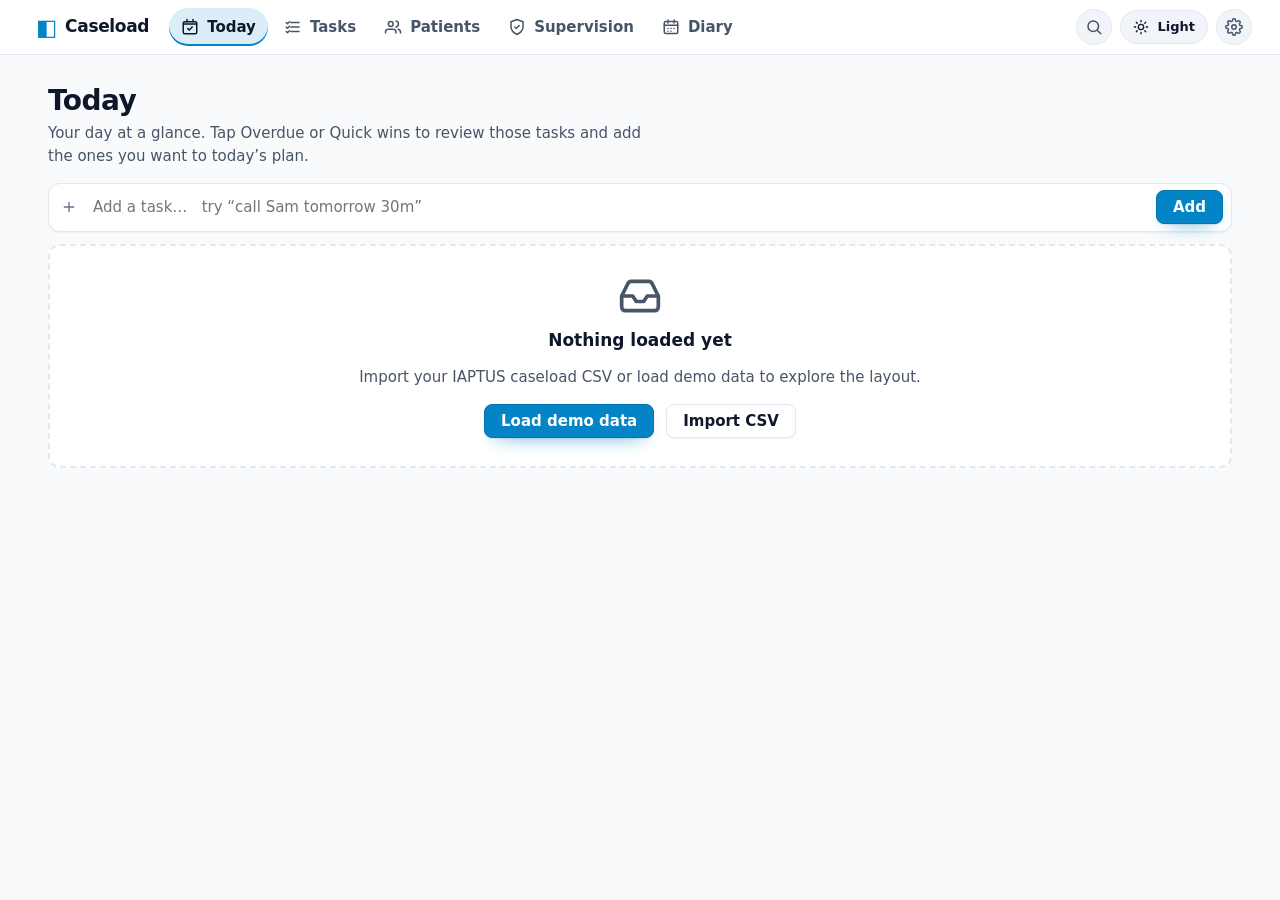
==== commit 815d8136: "V1.4.3 Better refinement of UI design to make it more minimal and condensed.  Added easier adjustme" ====
--- a/index.html
+++ b/index.html
@@ -46,7 +46,7 @@
             <svg class="icon" viewBox="0 0 24 24" fill="none" stroke="currentColor" stroke-width="2" stroke-linecap="round" stroke-linejoin="round" aria-hidden="true"><circle cx="11" cy="11" r="7"/><line x1="21" y1="21" x2="16.65" y2="16.65"/></svg>
           </button>
           <button class="theme-toggle" id="theme-toggle" type="button" aria-label="Toggle theme" title="Toggle theme">
-            <span class="theme-toggle__icon" aria-hidden="true">☼</span>
+            <span class="theme-toggle__icon" aria-hidden="true"><svg class="icon" viewBox="0 0 24 24" fill="none" stroke="currentColor" stroke-width="2" stroke-linecap="round" stroke-linejoin="round"><circle cx="12" cy="12" r="4"/><path d="M12 2v2M12 20v2M4.93 4.93l1.41 1.41M17.66 17.66l1.41 1.41M2 12h2M20 12h2M6.34 17.66l-1.41 1.41M19.07 4.93l-1.41 1.41"/></svg></span>
             <span class="theme-toggle__label">Theme</span>
           </button>
           <button class="icon-btn" data-action="goto-settings" aria-label="Settings" title="Settings">
@@ -63,7 +63,7 @@
       <header class="topbar">
         <button class="topbar__menu" data-action="toggle-sidebar" aria-label="Toggle navigation"
                 aria-expanded="false" aria-controls="sidebar">
-          <span aria-hidden="true">☰</span>
+          <span aria-hidden="true"><svg class="icon" viewBox="0 0 24 24" fill="none" stroke="currentColor" stroke-width="2" stroke-linecap="round" stroke-linejoin="round"><path d="M4 6h16M4 12h16M4 18h16"/></svg></span>
         </button>
         <span class="topbar__title">Caseload Manager</span>
       </header>
--- a/styles.css
+++ b/styles.css
@@ -36,31 +36,31 @@
   --fs-2xl: 1.75rem;
 
   /* Surfaces & text */
-  --bg: #f7f9fc;
-  --surface: #ffffff;
-  --surface-2: #f1f5f9;
-  --surface-3: #e6ecf2;
-  --border: #e2e8f0;
-  --border-strong: #cbd5e1;   /* 2.91:1 on surface — meets WCAG 1.4.11 for control borders */
-  --text: #0f172a;
+  --bg: #F8FAFC;
+  --surface: #FFFFFF;
+  --surface-2: #F1F5F9;
+  --surface-3: #E2E8F0;
+  --border: #E2E8F0;
+  --border-strong: #CBD5E1;
+  --text: #0F172A;
   --text-muted: #475569;
-  --text-faint: #64748b;      /* 4.68:1 on surface-2 */
+  --text-faint: #64748B;
 
   /* Brand & semantic colours */
-  --accent: #4f46e5;              /* Indigo */
-  --accent-hover: #4338ca;
-  --accent-contrast: #ffffff;
-  --danger: #dc2626;
-  --warning: #d97706;
-  --success: #16a34a;
-  --info: #2563eb;
+  --accent: #0284C7;
+  --accent-hover: #0369A1;
+  --accent-contrast: #FFFFFF;
+  --danger: #DC2626;
+  --warning: #D97706;
+  --success: #059669;
+  --info: #0D9488;
 
   /* Semantic tints (backgrounds for badges) */
-  --danger-tint: #fef2f2;
-  --warning-tint: #fffbeb;
-  --success-tint: #f0fdf4;
-  --info-tint: #eff6ff;
-  --accent-tint: #eef2ff;
+  --danger-tint: #FEE2E2;
+  --warning-tint: #FEF3C7;
+  --success-tint: #ECFDF5;
+  --info-tint: #CCFBF1;
+  --accent-tint: #E0F2FE;
 
   --focus-ring: 3px solid #2f7dff;
   /* Checkmark drawn inside a checked square checkbox (colour per theme) */
@@ -69,29 +69,29 @@
 
 [data-theme="dark"] {
   color-scheme: dark;
-  --bg: #0b1020;
-  --surface: #111827;
-  --surface-2: #151c2e;
-  --surface-3: #1d2438;
-  --border: #27324a;
-  --border-strong: #3b455f;   /* 3.12:1 on surface */
-  --text: #e5e7eb;
-  --text-muted: #9aa3b8;
-  --text-faint: #8b94ad;      /* 5.24:1 on surface-2 */
-
-  --accent: #818cf8;
-  --accent-hover: #a5b4fc;
-  --accent-contrast: #0b1020;
-  --danger: #f87171;
-  --warning: #f59e0b;
-  --success: #22c55e;
-  --info: #60a5fa;
-
-  --danger-tint: #3f1515;
-  --warning-tint: #3b2f12;
-  --success-tint: #102a18;
-  --info-tint: #15243d;
-  --accent-tint: #20214a;
+  --bg: #0B0F14;
+  --surface: #111418;
+  --surface-2: #151A21;
+  --surface-3: #1F242C;
+  --border: #2A3038;
+  --border-strong: #3B4450;
+  --text: #F8FAFC;
+  --text-muted: #CBD5E1;
+  --text-faint: #A9B4C2;
+
+  --accent: #38BDF8;
+  --accent-hover: #0EA5E9;
+  --accent-contrast: #0B0F14;
+  --danger: #EF4444;
+  --warning: #FBBF24;
+  --success: #34D399;
+  --info: #5EEAD4;
+
+  --danger-tint: #450A0A;
+  --warning-tint: #451A03;
+  --success-tint: #052E16;
+  --info-tint: #134E4A;
+  --accent-tint: #082F49;
 
   --focus-ring: 3px solid #a5b4fc;
   --checkbox-check: url("data:image/svg+xml,%3Csvg xmlns='http://www.w3.org/2000/svg' viewBox='0 0 16 16'%3E%3Cpath d='M3 8.5l3.2 3.2L13 4.8' fill='none' stroke='%230b1020' stroke-width='2.6' stroke-linecap='round' stroke-linejoin='round'/%3E%3C/svg%3E");
@@ -144,8 +144,7 @@
 
 body {
   margin: 0;
-  background: radial-gradient(1200px 800px at 50% 0%, color-mix(in srgb, var(--accent) 6%, transparent), transparent),
-              var(--bg);
+  background: var(--bg);
   color: var(--text);
   font-family: var(--font);
   font-size: var(--fs-base);
@@ -190,11 +189,11 @@
 .sidebar {
   position: sticky; top: 0; z-index: 40;
   align-self: stretch;
-  background: linear-gradient(180deg, color-mix(in srgb, var(--surface) 96%, transparent) 0%, color-mix(in srgb, var(--surface) 88%, transparent) 100%);
-  backdrop-filter: saturate(140%) blur(12px);
-  -webkit-backdrop-filter: saturate(140%) blur(12px);
+  background: var(--surface);
+  backdrop-filter: none;
+  -webkit-backdrop-filter: none;
   border-bottom: 1px solid var(--border);
-  box-shadow: 0 1px 0 color-mix(in srgb, var(--border) 60%, transparent);
+  box-shadow: none;
 }
 
 .sidebar__row {
@@ -256,8 +255,8 @@
   min-height: 38px;
   transition: color .15s ease, background .15s ease, box-shadow .15s ease, transform .15s ease;
 }
-.side-link:hover { background: var(--surface-2); color: var(--text); transform: translateY(-1px); }
-.side-link[aria-current="page"], .side-link--on { background: linear-gradient(90deg, color-mix(in srgb, var(--accent) 16%, transparent) 0%, transparent 100%); color: var(--text); box-shadow: inset 0 -2px 0 var(--accent); }
+.side-link:hover { background: var(--surface-2); color: var(--text); }
+.side-link[aria-current="page"], .side-link--on { background: color-mix(in srgb, var(--accent) 14%, transparent); color: var(--text); box-shadow: inset 0 -2px 0 var(--accent); }
 .side-link__icon { flex: none; width: 18px; height: 18px; display: grid; place-items: center; }
 .side-link__icon svg { width: 18px; height: 18px; display: block; }
 .side-link__label { overflow: hidden; text-overflow: ellipsis; white-space: nowrap; }
@@ -292,7 +291,7 @@
   cursor: pointer;
   transition: background .15s ease, border-color .15s ease, transform .15s ease;
 }
-.theme-toggle:hover { background: var(--surface-3); transform: translateY(-1px); }
+.theme-toggle:hover { background: var(--surface-3); }
 .theme-toggle__icon { line-height: 1; }
 .theme-toggle__label { font-size: var(--fs-sm); }
 .icon-btn {
@@ -310,7 +309,15 @@
   padding: 0;
   transition: background .15s ease, color .15s ease, transform .15s ease;
 }
-.icon-btn:hover { background: var(--surface-3); color: var(--text); transform: translateY(-1px); }
+.icon-btn:hover { background: var(--surface-3); color: var(--text); }
+/* The 1px lift on hover is decoration: only run it when the user is happy
+   for movement (prefers-reduced-motion: reduce already kills transitions,
+   but a transform is an instant jump, not an animation, so gate it here). */
+@media (prefers-reduced-motion: no-preference) {
+  .side-link:hover,
+  .theme-toggle:hover,
+  .icon-btn:hover { transform: translateY(-1px); }
+}
 .icon-btn .icon { width: 18px; height: 18px; }
 .side-pills { display: flex; flex-wrap: nowrap; gap: var(--space-1); }
 
@@ -352,6 +359,13 @@
 
 
 .view__head { margin-bottom: var(--space-4); }
+/* Header with actions: title block left, buttons top-right (SaaS convention). */
+.view__head--split {
+  display: flex; align-items: flex-start; justify-content: space-between;
+  gap: var(--space-4); flex-wrap: wrap;
+}
+.view__head--split > div { min-width: 0; }
+.view__actions { display: flex; align-items: center; gap: var(--space-2); flex: none; }
 .view__title { font-size: var(--fs-2xl); letter-spacing: -0.02em; }
 .view__subtitle { color: var(--text-muted); margin-top: var(--space-1); max-width: 65ch; }
 
@@ -424,7 +438,7 @@
 .stat--danger { border-top-color: var(--danger); }
 .stat--warning { border-top-color: var(--warning); }
 .stat--success { border-top-color: var(--success); }
-.stat__value { font-size: var(--fs-lg); font-weight: 700; line-height: 1.1; }
+.stat__value { font-size: var(--fs-lg); font-weight: 700; line-height: 1.1; font-variant-numeric: tabular-nums; }
 .stat__label { color: var(--text-muted); font-size: var(--fs-sm); margin-top: var(--space-1); }
 
 /* Compact, tappable stat pills (Today view) */
@@ -439,7 +453,7 @@
   font: inherit; color: var(--text); text-align: left;
 }
 button.stat--compact { cursor: pointer; }
-.stat--compact .stat__value { font-size: var(--fs-lg); }
+.stat--compact .stat__value { font-size: var(--fs-lg); font-variant-numeric: tabular-nums; }
 .stat--compact .stat__label { margin-top: 0; }
 .stat--compact:hover { border-color: var(--border-strong); }
 
@@ -464,7 +478,7 @@
 .btn:hover { background: var(--surface-2); }
 .btn:active { transform: translateY(1px); }
 .btn--primary {
-  background: linear-gradient(180deg, color-mix(in srgb, var(--accent) 96%, white) 0%, var(--accent) 100%);
+  background: var(--accent);
   border-color: color-mix(in srgb, var(--accent) 88%, black);
   color: var(--accent-contrast);
   box-shadow: 0 1px 1px rgba(15, 23, 42, 0.08), 0 8px 20px -12px var(--accent);
@@ -496,7 +510,7 @@
   display: inline-flex; align-items: center; justify-content: flex-end;
   height: 56px; padding: 0;
   border: 1px solid color-mix(in srgb, var(--accent) 80%, black);
-  background: linear-gradient(180deg, color-mix(in srgb, var(--accent) 96%, white) 0%, var(--accent) 100%);
+  background: var(--accent);
   box-shadow: var(--shadow-lg);
   transition: transform .2s ease, background .15s ease, box-shadow .25s ease;
 }
@@ -534,6 +548,13 @@
   0%   { transform: scale(1) rotate(0deg); }
   50%  { transform: scale(1.3) rotate(90deg); }
   100% { transform: scale(1) rotate(0deg); }
+}
+/* Touch affordance only: every desktop view has an inline quick-add and its
+   action buttons, so the FAB would be a duplicate — and it overlaps row
+   menus in the Tasks table. Below the phone breakpoint it earns its keep. */
+.fab { display: none; }
+@media (max-width: 860px) {
+  .fab { display: inline-flex; }
 }
 
 /* ---- Empty states ------------------------------------------------- */
@@ -591,8 +612,8 @@
 }
 .task-row:hover { background: var(--surface-2); }
 .task-row--overdue {
-  background: var(--danger-tint);
-  border-color: var(--danger);
+  /* Calm urgency: a thin red edge instead of flooding the whole row. */
+  box-shadow: inset 3px 0 0 var(--danger);
 }
 .task-row--overdue .task-row__meta { color: var(--danger); font-weight: 600; }
 
@@ -642,18 +663,24 @@
 .task-line__title--btn:focus-visible { outline: 2px solid var(--accent); outline-offset: 2px; border-radius: 3px; }
 .task-row__meta { margin-left: auto; color: var(--text-muted); font-size: var(--fs-sm); white-space: nowrap; }
 
-/* Colour tag swatch used for patients — shape + colour so it reads in greyscale */
+/* Colour tag swatch used for patients */
 .tag {
   flex: none; display: inline-block; vertical-align: middle;
   width: 13px; height: 13px; border-radius: 50%;
   background: var(--tag, var(--accent));
   filter: drop-shadow(0 0 1px rgba(0, 0, 0, .45));
 }
-.tag--custom, .tag--circle { border-radius: 50%; }
-.tag--square { border-radius: 2px; }
-.tag--diamond { border-radius: 2px; transform: rotate(45deg) scale(.9); }
-.tag--triangle { border-radius: 0; clip-path: polygon(50% 4%, 100% 100%, 0 100%); }
-.tag--star { border-radius: 0; clip-path: polygon(50% 0%, 61% 35%, 98% 35%, 68% 57%, 79% 91%, 50% 70%, 21% 91%, 32% 57%, 2% 35%, 39% 35%); }
+/* Untagged patients show a dashed placeholder circle so the colour control is
+   always visible where you'd look for it. */
+button.tag.tag--empty, .tag--empty {
+  background: transparent;
+  border: 1.5px dashed var(--border-strong);
+  filter: none;
+}
+/* The interactive variant (Caseload/Patients rows + cards) — a real button. */
+button.tag { appearance: none; border: 0; padding: 0; cursor: pointer; }
+button.tag:hover, button.tag:focus-visible { box-shadow: 0 0 0 3px var(--accent-tint); }
+button.tag:focus-visible { outline: 2px solid var(--accent); outline-offset: 2px; }
 .tag-wrap, .id-wrap { display: inline-flex; align-items: center; gap: var(--space-1); }
 
 /* ---- Data table --------------------------------------------------- */
@@ -667,7 +694,7 @@
   text-transform: uppercase; letter-spacing: 0.03em;
 }
 .data-table tbody tr:hover { background: var(--surface-2); }
-.mono { font-family: var(--font-mono); font-size: var(--fs-sm); }
+.mono { font-family: var(--font-mono); font-size: var(--fs-sm); font-variant-numeric: tabular-nums; }
 
 /* ---- CSV import modal -------------------------------------------- */
 .dropzone {
@@ -712,7 +739,7 @@
 .task-table .col-actions { text-align: right; white-space: nowrap; }
 .data-table th.num { text-align: right; }
 .task-line__title { font-weight: 600; }
-.task-line--overdue { background: var(--danger-tint); }
+.task-line--overdue td:first-child { box-shadow: inset 3px 0 0 var(--danger); }
 .task-line--overdue td { border-bottom-color: color-mix(in srgb, var(--danger) 35%, var(--border)); }
 .task-line--overdue .col-due { font-weight: 700; }
 .task-line__pin { font-size: .85em; }
@@ -796,6 +823,9 @@
 
 /* Generic inline SVG icon (Phase C) */
 .icon { width: 16px; height: 16px; display: block; }
+/* Small variant for inside chips, captions and row meta text */
+.icon--sm { display: inline-block; width: 13px; height: 13px; vertical-align: -2px; }
+.chip { display: inline-flex; align-items: center; gap: 4px; }
 
 .wait-badge { font-weight: 700; }
 .wait-badge--danger { color: var(--danger); }
@@ -816,6 +846,7 @@
   display: inline-block; min-width: 1.5em; text-align: center;
   background: var(--accent); color: var(--accent-contrast);
   border-radius: 999px; font-size: var(--fs-sm); padding: 0 var(--space-2); margin-left: var(--space-2);
+  font-variant-numeric: tabular-nums;
 }
 
 .row-actions { position: relative; text-align: right; white-space: nowrap; }
@@ -844,6 +875,32 @@
   min-width: 9rem;
 }
 
+/* ---- Tasks: fill the screen, scroll rows, sticky header ------------ */
+/* Same screen-filling pattern as the caseload: the page doesn't scroll, the
+   table does, and the column headings stay pinned above the rows. */
+.view--tasks {
+  flex: none; height: 100vh; height: 100dvh;
+  display: flex; flex-direction: column;
+}
+.view--tasks .view__head,
+.view--tasks .quick-add,
+.view--tasks .caseload-controls,
+.view--tasks .field-row__hint { flex: none; }
+.view--tasks .table-wrap { flex: 1 1 auto; min-height: 12rem; display: flex; flex-direction: column; }
+.view--tasks .task-table-scroll {
+  flex: 1 1 auto; min-height: 0; overflow: auto;
+  border-radius: var(--radius-lg);
+}
+.task-table-scroll .data-table thead th {
+  position: sticky; top: 0; z-index: 2;
+  background: var(--surface);
+  box-shadow: inset 0 -1px 0 var(--border);
+}
+.task-table-scroll .data-table th { color: var(--text-muted); }
+@media (max-width: 860px) {
+  .view--tasks { height: calc(100dvh - 56px); }
+}
+
 /* ---- Caseload: fill the screen and scroll the rows ------------------ */
 /* A long caseload shouldn't grow the page: the view fills the viewport, the
    panel frame (and its sticky header) stay put, and only the rows scroll. */
@@ -981,6 +1038,12 @@
 }
 .chip--danger { color: var(--danger); background: var(--danger-tint); border-color: var(--danger); }
 .chip--accent { color: var(--accent-contrast); background: var(--accent); border-color: var(--accent); }
+
+/* Empty-state and dropzone icons are now inline SVGs, not emoji glyphs. */
+.empty__icon { display: grid; place-items: center; color: var(--text-muted); }
+.empty__icon .icon,
+.dropzone__icon .icon { width: 44px; height: 44px; }
+.dropzone__icon { display: grid; place-items: center; color: var(--text-muted); }
 
 /* ---- Drawer ------------------------------------------------------- */
 .drawer-root { position: fixed; inset: 0; z-index: 45; visibility: hidden; }
@@ -1120,6 +1183,7 @@
 .timeline__axis-label {
   position: absolute; top: 0; transform: translateX(-50%);
   font-size: 0.7rem; color: var(--text-muted); white-space: nowrap;
+  font-variant-numeric: tabular-nums;
 }
 .timeline__axis-label--first { transform: none; }
 .timeline__axis-label--last { transform: translateX(-100%); }
@@ -1178,8 +1242,9 @@
 /* Completion confetti burst */
 .confetti { position: fixed; inset: 0; pointer-events: none; z-index: 60; overflow: hidden; }
 .confetti span {
-  position: absolute; top: -1.8rem; font-size: 1.5rem;
-  animation: confetti-fall 1.3s ease-in forwards;
+  position: absolute; top: -1.2rem; width: 9px; height: 14px;
+  border-radius: 2px; opacity: .85;
+  animation: confetti-fall 1.3s ease-out forwards;
 }
 @keyframes confetti-fall {
   to { transform: translateY(106vh) rotate(220deg); opacity: 0; }
@@ -1212,6 +1277,7 @@
 .diary-hour {
   position: absolute; right: var(--space-2); transform: translateY(-50%);
   font-size: var(--fs-sm); color: var(--text-muted); white-space: nowrap;
+  font-variant-numeric: tabular-nums;
 }
 .diary-track { position: relative; border-left: 1px solid var(--border); }
 .diary-now-line {
@@ -1234,6 +1300,14 @@
 }
 .diary-slot:hover { background: var(--surface-2); }
 .diary-slot--active { background: var(--accent-tint); }
+.diary-slot--hover { background: color-mix(in srgb, var(--accent) 18%, transparent); box-shadow: inset 0 0 0 2px var(--accent); }
+
+.diary-suggest { display: flex; flex-direction: column; gap: var(--space-2); margin-top: var(--space-2); }
+.diary-suggest--scroll { max-height: 260px; overflow-y: auto; padding-right: var(--space-1); }
+.diary-suggest__item { border: 1px solid var(--border); border-radius: var(--radius-sm); padding: var(--space-2) var(--space-3); background: var(--surface-2); cursor: grab; }
+.diary-suggest__item:active { cursor: grabbing; }
+.diary-suggest__title { font-weight: 600; font-size: var(--fs-sm); }
+.diary-suggest__meta { font-size: var(--fs-sm); color: var(--text-muted); }
 
 .diary-hover {
   position: absolute; left: 0; right: 0; height: 0; z-index: 5;
@@ -1297,7 +1371,7 @@
 }
 .diary-week__dow { font-size: .7rem; letter-spacing: .04em; text-transform: uppercase; color: var(--text-muted); }
 .diary-week__num { font-weight: 700; }
-.diary-week__tot { font-size: var(--fs-sm); color: var(--text-muted); min-height: 1em; }
+.diary-week__tot { font-size: var(--fs-sm); color: var(--text-muted); min-height: 1em; font-variant-numeric: tabular-nums; }
 .diary-week__day--today { background: var(--accent-tint); }
 .diary-week__body { display: grid; grid-template-columns: 56px repeat(5, minmax(0, 1fr)); position: relative; }
 .diary-week__now {
@@ -1414,7 +1488,7 @@
 
 /* Desktop: collapsible top nav */
 @media (min-width: 901px) {
-  .app { transition: all .18s ease; }
+  .app { transition: background-color .18s ease; }
 }
 
 @media (prefers-reduced-motion: reduce) {
@@ -1463,6 +1537,18 @@
 :root[data-density="compact"] .patient-grid { grid-template-columns: repeat(auto-fill, minmax(205px, 1fr)); }
 :root[data-density="compact"] .stat-grid { grid-template-columns: repeat(auto-fit, minmax(56px, 1fr)); }
 :root[data-density="compact"] .table-scroll { max-height: 320px; }
+/* Tighter cells in Compact so more rows fit; Comfy keeps the roomier default.
+   (.table-panel tables already use this spacing at every density.) */
+:root[data-density="compact"] .data-table th,
+:root[data-density="compact"] .data-table td { padding: var(--space-1) var(--space-2); }
+:root[data-density="compact"] .panel { padding: var(--space-3); }
+:root[data-density="compact"] .panel > .panel__title:first-child {
+  margin: calc(-1 * var(--space-3)) calc(-1 * var(--space-3)) var(--space-2);
+  padding: var(--space-2) var(--space-3);
+}
+:root[data-density="compact"] .panel__title--btn {
+  width: calc(100% + var(--space-3) * 2);
+}
 
 /* ==========================================================================
    Diary: fill the screen instead of living in a fixed-height window
